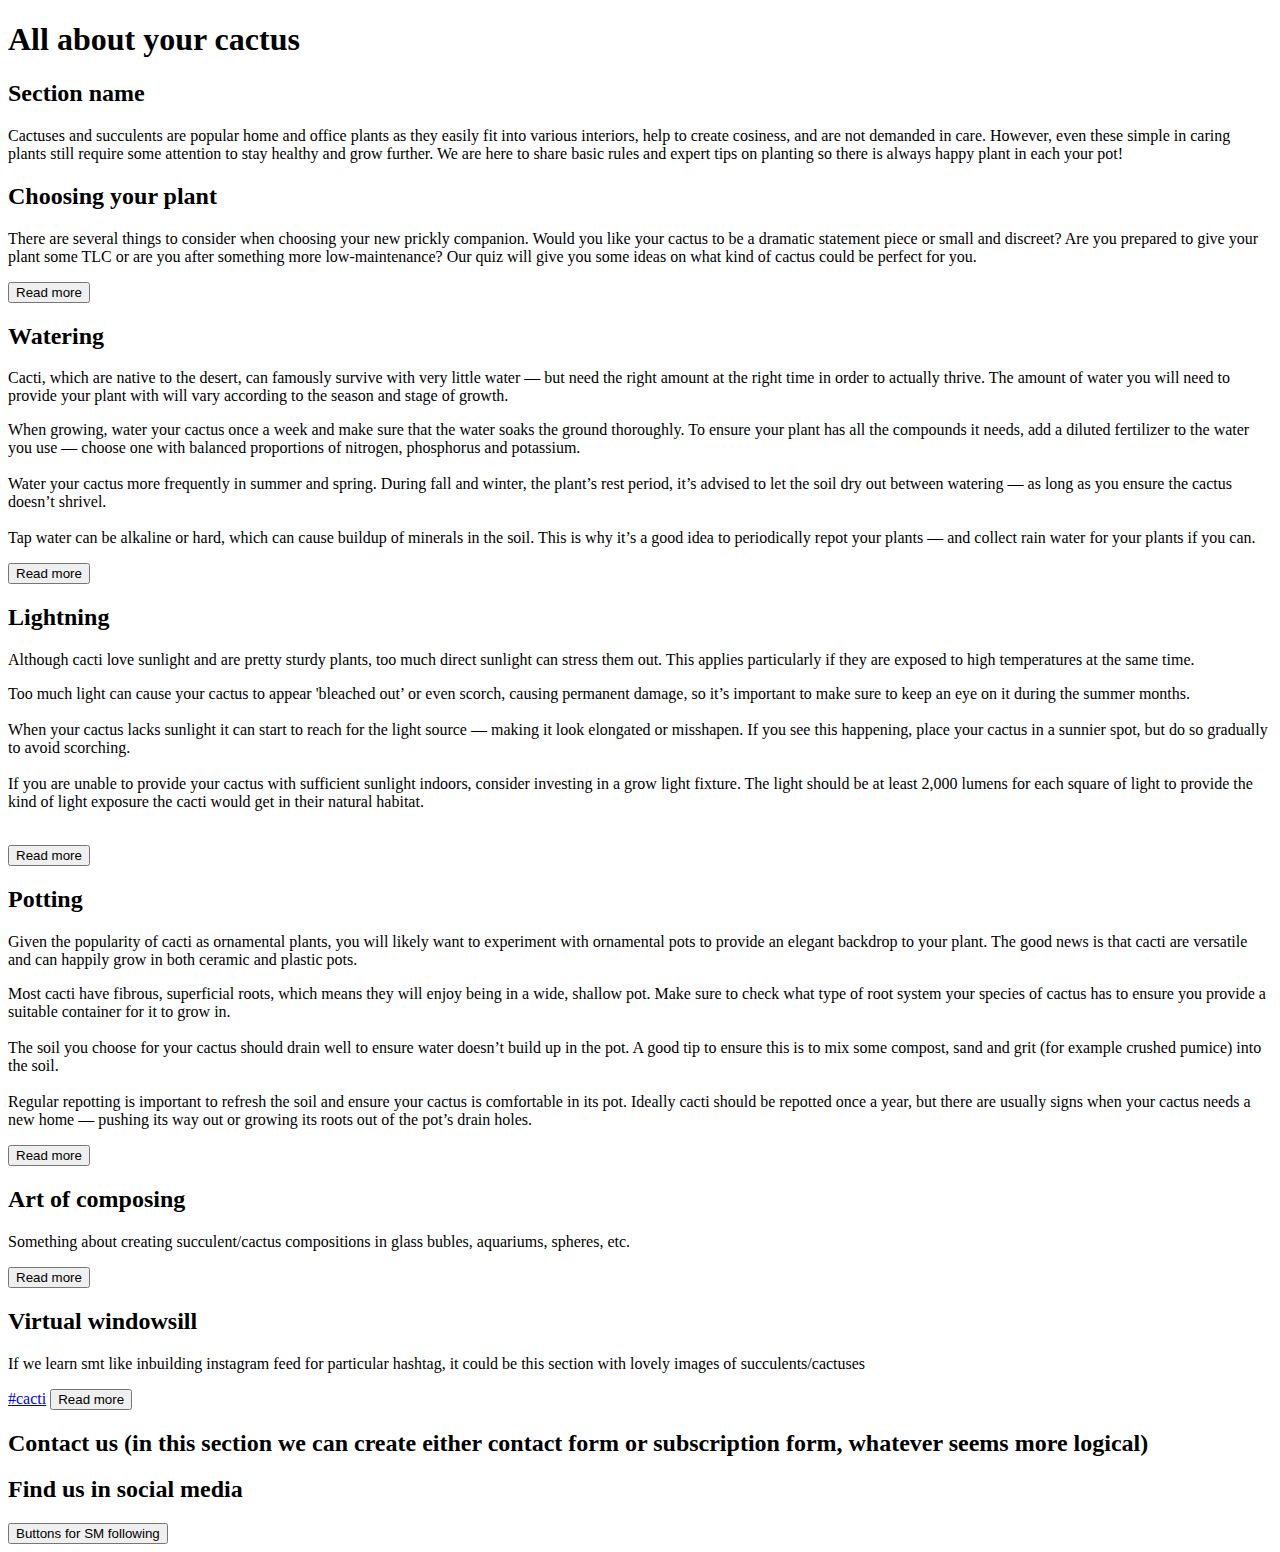
==== index.html @ 8c159e95 "Update index.html" ====
<!DOCTYPE html>
<html>
<head>
  <link rel=“stylesheet” href=“css/styles.css”>
  <title>all about your cactus</title>
</head>
<body>
  <header>
    <h1>All about your cactus</h1>
    <div class=“menu”>
      <ul> </ul>
    </div>
  </header>
  <div class=“intro”>
    <h2>Section name</h2>
    <p>Cactuses and succulents are popular home and office plants as they easily fit into various interiors, help to create cosiness, and are not demanded in care. However, even these simple in caring plants still require some attention to stay healthy and grow further. We are here to share basic rules and expert tips on planting so there is always happy plant in each your pot!</p>
  </div>
  <div class=“section” id="choosing plant">
    <h2>Choosing your plant</h2>
    <p> There are several things to consider when choosing your new prickly companion.
      Would you like your cactus to be a dramatic statement piece or small and discreet?
      Are you prepared to give your plant some TLC or are you after something more low-maintenance?
      Our quiz will give you some ideas on what kind of cactus could be perfect for you. </p>
    <button>Read more</button>



  </div>
  <div class=“read-more” id="watering">
    <h2>Watering</h2>
    <p>Cacti, which are native to the desert, can famously survive with very little water —
      but need the right amount at the right time in order to actually thrive. The amount of
      water you will need to provide your plant with will vary according to the season
      and stage of growth.
      <div id=watering-body>
      <div id=watering-body1>When growing, water your cactus once a week and make sure that the water soaks the ground thoroughly.
      To ensure your plant has all the compounds it needs, add a diluted fertilizer to the water you use —
      choose one with balanced proportions of nitrogen, phosphorus and potassium.</div><br>

      <div id=watering-body2>Water your cactus more frequently in summer and spring. During fall and winter,
      the plant’s rest period, it’s advised to let the soil dry out between watering —
      as long as you ensure the cactus doesn’t shrivel.</div><br>

      <div id=watering-body3>Tap water can be alkaline or hard, which can cause buildup of minerals in the soil.
      This is why it’s a good idea to periodically repot your plants — and collect rain
      water for your plants if you can.</div>
    </div>
    </p>
    <button onclick="myFunction()">Read more</button>
    <script>
    function myFunction() {
        var x = document.getElementById("watering-body");
        if (x.style.display === "none") {
            x.style.display = "block";
        } else {
            x.style.display = "none";
        }
    }
    </script>
  </div>








  <div class=“section” id="lightning">
    <h2>Lightning</h2>

    <p>Although cacti love sunlight and are pretty sturdy plants,
      too much direct sunlight can stress them out. This applies
      particularly if they are exposed to high temperatures at the same time.
      <div id="lightning-body">
        <div id="lightning-body1">
      Too much light can cause your cactus to appear 'bleached out’ or even scorch,
      causing permanent damage, so it’s important to make sure to keep an eye on
      it during the summer months.</div><br>

      <div id="lightning-body2">When your cactus lacks sunlight it can start to reach for the light source —
      making it look elongated or misshapen. If you see this happening, place your
      cactus in a sunnier spot, but do so gradually to avoid scorching. </div><br>

      <div id="lightning-body3">If you are unable to provide your cactus with sufficient sunlight indoors,
      consider investing in a grow light fixture. The light should be at least
      2,000 lumens for each square of light to provide the kind of light exposure
      the cacti would get in their natural habitat. </div></p><br>

  </div>


<button onclick="myFunction()">Read more</button>
<script>
  function myFunction() {
      var x = document.getElementById("lightning-body");
      if (x.style.display === "none") {
          x.style.display = "block";
      } else {
          x.style.display = "none";
      }
  }
  </script>


  <div class=“section” id="potting">
    <h2>Potting</h2>
    <p>Given the popularity of cacti as ornamental plants, you will likely want
      to experiment with ornamental pots to provide an elegant backdrop to your plant.
      The good news is that cacti are versatile and can happily grow in both ceramic and plastic pots.
      <div id=potting-body>
        <div id=potting-body1>Most cacti have fibrous, superficial roots, which means they
          will enjoy being in a wide, shallow pot. Make sure to check what type of root system
          your species of cactus has to ensure you provide a suitable container for it to grow in.</div><br>
        <div id=potting-body2>The soil you choose for your cactus should drain well to
          ensure water doesn’t build up in the pot. A good tip to ensure this is to mix
          some compost, sand and grit (for example crushed pumice) into the soil.  </div><br>
        <div id=potting-body3>Regular repotting is important to refresh
          the soil and ensure your cactus is comfortable in its pot.
          Ideally cacti should be repotted once a year, but there are
          usually signs when your cactus needs a new home — pushing its
          way out or growing its roots out of the pot’s drain holes.</div></p>
        </div>

<button onclick="myFunction()">Read more</button>
        <script>
          function myFunction() {
              var x = document.getElementById("potting-body");
              if (x.style.display === "none") {
                  x.style.display = "block";
              } else {
                  x.style.display = "none";
              }
          }
          </script>

          <div class=“section” id="compositions">
            <h2>Art of composing</h2>
            <p>Something about creating succulent/cactus compositions in glass bubles, aquariums, spheres, etc.</p>
            <button>Read more</button>
          </div>
          <div class=“section” id="gallery">
            <h2>Virtual windowsill</h2>
            <p>If we learn smt like inbuilding instagram feed for particular hashtag, it could be this section with lovely images of succulents/cactuses</p>
            <!-- InstaWidget -->
            <a href="https://instawidget.net/v/tag/cacti" id="link-039cd38dc858604b2baf16c74e6278dfa0f34ad93dd2c60979fc5bbb091ca582">#cacti</a>
            <script src="https://instawidget.net/js/instawidget.js?u=039cd38dc858604b2baf16c74e6278dfa0f34ad93dd2c60979fc5bbb091ca582&width=300px"></script>
            <button>Read more</button>
          </div>
          <div class=“contacts” id="contacts">
            <h2>Contact us (in this section we can create either contact form or subscription form, whatever seems more logical)</2>
            <form></form>
          </div>
          <div class=“follow” id="social media">
            <h2>Find us in social media</h2>
            <button>Buttons for SM following</button>
          </div>
        </body>
</html>
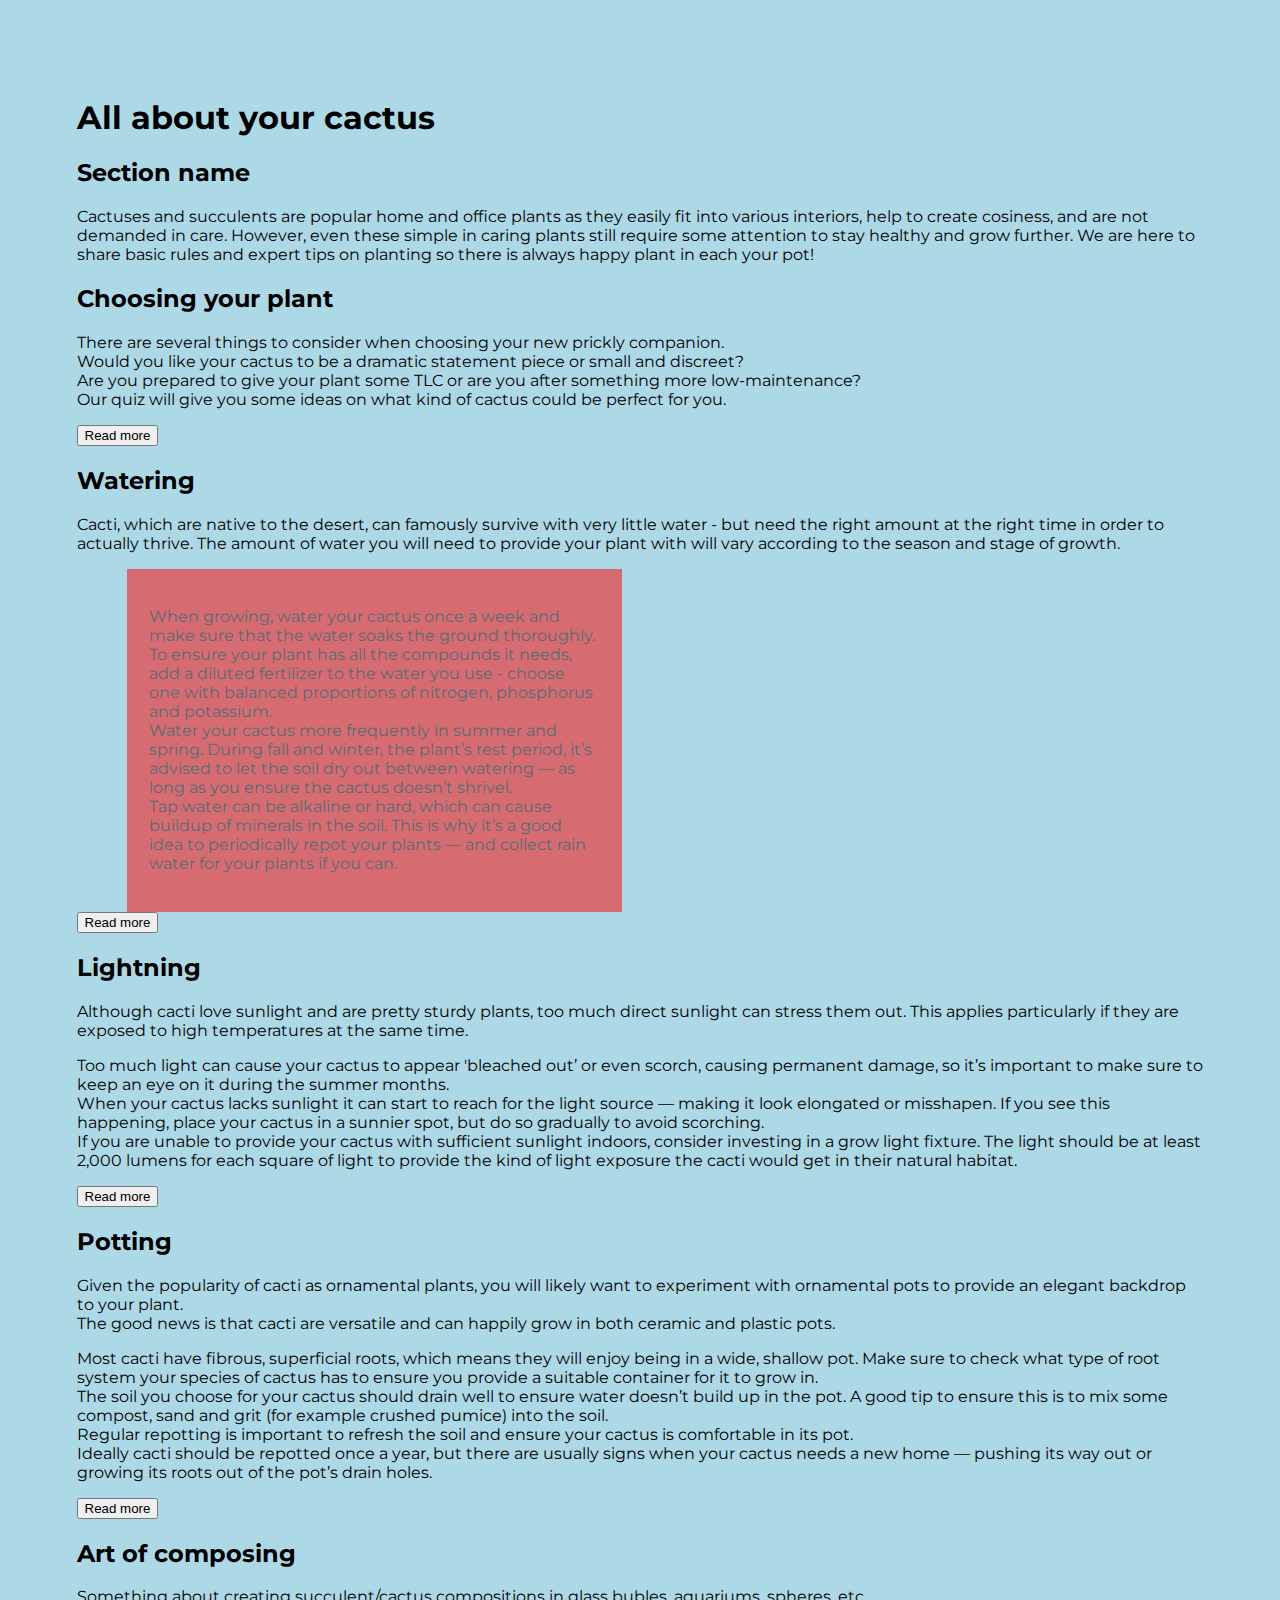
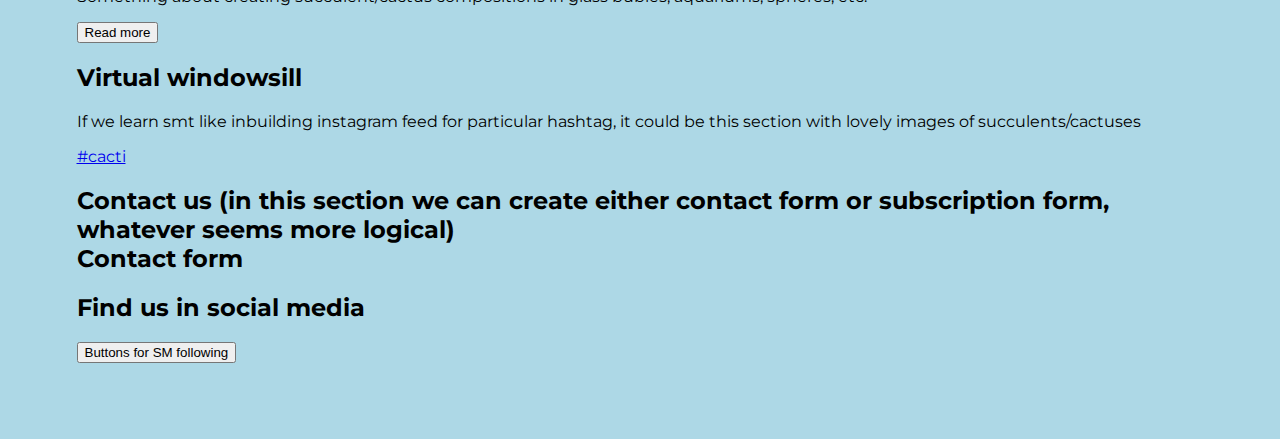
==== commit b4abc895: "Indent the file and fix div bugs" ====
--- a/index.html
+++ b/index.html
@@ -1,159 +1,113 @@
 <!DOCTYPE html>
 <html>
 <head>
-  <link rel=“stylesheet” href=“css/styles.css”>
-  <title>all about your cactus</title>
+  <link href='style.css' rel="stylesheet">
+  <link href="https://fonts.googleapis.com/css?family=Montserrat" rel="stylesheet">
+  <title>All about your cactus</title>
 </head>
+
 <body>
-  <header>
-    <h1>All about your cactus</h1>
-    <div class=“menu”>
-      <ul> </ul>
-    </div>
-  </header>
-  <div class=“intro”>
-    <h2>Section name</h2>
-    <p>Cactuses and succulents are popular home and office plants as they easily fit into various interiors, help to create cosiness, and are not demanded in care. However, even these simple in caring plants still require some attention to stay healthy and grow further. We are here to share basic rules and expert tips on planting so there is always happy plant in each your pot!</p>
-  </div>
-  <div class=“section” id="choosing plant">
-    <h2>Choosing your plant</h2>
-    <p> There are several things to consider when choosing your new prickly companion.
-      Would you like your cactus to be a dramatic statement piece or small and discreet?
-      Are you prepared to give your plant some TLC or are you after something more low-maintenance?
-      Our quiz will give you some ideas on what kind of cactus could be perfect for you. </p>
-    <button>Read more</button>
+    <header>
+      <h1>All about your cactus</h1>
+      <div class=“menu”>
+        <ul> </ul>
+      </div>
+    </header>
 
+      <div class=“intro”>
+        <h2>Section name</h2>
+        <p>Cactuses and succulents are popular home and office plants as they easily fit into various interiors, help to create cosiness, and are not demanded in care. However, even these simple in caring plants still require some attention to stay healthy and grow further. We are here to share basic rules and expert tips on planting so there is always happy plant in each your pot!</p>
+      </div>
 
+      <div class=“section” id="choosing-plant">
+        <h2>Choosing your plant</h2>
+        <p> There are several things to consider when choosing your new prickly companion. <br> Would you like your cactus to be a dramatic statement piece or small and discreet? <br> Are you prepared to give your plant some TLC or are you after something more low-maintenance? <br> Our quiz will give you some ideas on what kind of cactus could be perfect for you. </p>
+        <button>Read more</button>
+      </div>
 
-  </div>
-  <div class=“read-more” id="watering">
-    <h2>Watering</h2>
-    <p>Cacti, which are native to the desert, can famously survive with very little water —
-      but need the right amount at the right time in order to actually thrive. The amount of
-      water you will need to provide your plant with will vary according to the season
-      and stage of growth.
-      <div id=watering-body>
-      <div id=watering-body1>When growing, water your cactus once a week and make sure that the water soaks the ground thoroughly.
-      To ensure your plant has all the compounds it needs, add a diluted fertilizer to the water you use —
-      choose one with balanced proportions of nitrogen, phosphorus and potassium.</div><br>
+      <div class=“read-more” id="watering">
+        <h2>Watering</h2>
+        <p>Cacti, which are native to the desert, can famously survive with very little water - but need the right amount at the right time in order to actually thrive. The amount of water you will need to provide your plant with will vary according to the season and stage of growth.<p>
+        <div id=watering-body>
+            <p> When growing, water your cactus once a week and make sure that the water soaks the ground thoroughly. <br> To ensure your plant has all the compounds it needs, add a diluted fertilizer to the water you use - choose one with balanced proportions of nitrogen, phosphorus and potassium.<br> Water your cactus more frequently in summer and spring. During fall and winter, the plant’s rest period, it’s advised to let the soil dry out between watering — as long as you ensure the cactus doesn’t shrivel.<br> Tap water can be alkaline or hard, which can cause buildup of minerals in the soil. This is why it’s a good idea to periodically repot your plants — and collect rain water for your plants if you can.</p>
+          </div>
+        <button onclick="myFunction()">Read more</button>
+        <script>
+              function myFunction() {
+                var x = document.getElementById("watering-body");
+                if (x.style.display === "none") {
+                  x.style.display = "block";
+                } else {
+                  x.style.display = "none";
+                }
+              }
+            </script>
+      </div>
 
-      <div id=watering-body2>Water your cactus more frequently in summer and spring. During fall and winter,
-      the plant’s rest period, it’s advised to let the soil dry out between watering —
-      as long as you ensure the cactus doesn’t shrivel.</div><br>
+      <div class="section" id="lightning">
+          <h2>Lightning</h2>
+          <p>Although cacti love sunlight and are pretty sturdy plants, too much direct sunlight can stress them out. This applies particularly if they are exposed to high temperatures at the same time. </p>
+          <div id="lightning-body">
+            <p>Too much light can cause your cactus to appear 'bleached out’ or even scorch, causing permanent damage, so it’s important to make sure to keep an eye on it during the summer months.<br> When your cactus lacks sunlight it can start to reach for the light source — making it look elongated or misshapen. If you see this happening, place your cactus in a sunnier spot, but do so gradually to avoid scorching. <br> If you are unable to provide your cactus with sufficient sunlight indoors, consider investing in a grow light fixture. The light should be at least 2,000 lumens for each square of light to provide the kind of light exposure the cacti would get in their natural habitat. </p>
+          </div>
 
-      <div id=watering-body3>Tap water can be alkaline or hard, which can cause buildup of minerals in the soil.
-      This is why it’s a good idea to periodically repot your plants — and collect rain
-      water for your plants if you can.</div>
-    </div>
-    </p>
-    <button onclick="myFunction()">Read more</button>
-    <script>
-    function myFunction() {
-        var x = document.getElementById("watering-body");
-        if (x.style.display === "none") {
-            x.style.display = "block";
-        } else {
-            x.style.display = "none";
-        }
-    }
-    </script>
-  </div>
-
-
-
-
-
-
-
-
-  <div class=“section” id="lightning">
-    <h2>Lightning</h2>
-
-    <p>Although cacti love sunlight and are pretty sturdy plants,
-      too much direct sunlight can stress them out. This applies
-      particularly if they are exposed to high temperatures at the same time.
-      <div id="lightning-body">
-        <div id="lightning-body1">
-      Too much light can cause your cactus to appear 'bleached out’ or even scorch,
-      causing permanent damage, so it’s important to make sure to keep an eye on
-      it during the summer months.</div><br>
-
-      <div id="lightning-body2">When your cactus lacks sunlight it can start to reach for the light source —
-      making it look elongated or misshapen. If you see this happening, place your
-      cactus in a sunnier spot, but do so gradually to avoid scorching. </div><br>
-
-      <div id="lightning-body3">If you are unable to provide your cactus with sufficient sunlight indoors,
-      consider investing in a grow light fixture. The light should be at least
-      2,000 lumens for each square of light to provide the kind of light exposure
-      the cacti would get in their natural habitat. </div></p><br>
-
-  </div>
-
-
-<button onclick="myFunction()">Read more</button>
-<script>
-  function myFunction() {
-      var x = document.getElementById("lightning-body");
-      if (x.style.display === "none") {
-          x.style.display = "block";
-      } else {
-          x.style.display = "none";
-      }
-  }
-  </script>
-
-
-  <div class=“section” id="potting">
-    <h2>Potting</h2>
-    <p>Given the popularity of cacti as ornamental plants, you will likely want
-      to experiment with ornamental pots to provide an elegant backdrop to your plant.
-      The good news is that cacti are versatile and can happily grow in both ceramic and plastic pots.
-      <div id=potting-body>
-        <div id=potting-body1>Most cacti have fibrous, superficial roots, which means they
-          will enjoy being in a wide, shallow pot. Make sure to check what type of root system
-          your species of cactus has to ensure you provide a suitable container for it to grow in.</div><br>
-        <div id=potting-body2>The soil you choose for your cactus should drain well to
-          ensure water doesn’t build up in the pot. A good tip to ensure this is to mix
-          some compost, sand and grit (for example crushed pumice) into the soil.  </div><br>
-        <div id=potting-body3>Regular repotting is important to refresh
-          the soil and ensure your cactus is comfortable in its pot.
-          Ideally cacti should be repotted once a year, but there are
-          usually signs when your cactus needs a new home — pushing its
-          way out or growing its roots out of the pot’s drain holes.</div></p>
+          <button onclick="myFunction()">Read more</button>
+          <script>
+            function myFunction() {
+              var x = document.getElementById("lightning-body");
+              if (x.style.display === "none") {
+                  x.style.display = "block"; }
+              else {
+                  x.style.display = "none"; }
+                }
+          </script>
         </div>
 
-<button onclick="myFunction()">Read more</button>
-        <script>
-          function myFunction() {
-              var x = document.getElementById("potting-body");
-              if (x.style.display === "none") {
-                  x.style.display = "block";
-              } else {
-                  x.style.display = "none";
+      <div class="section" id="potting">
+          <h2>Potting</h2>
+          <p>Given the popularity of cacti as ornamental plants, you will likely want to experiment with ornamental pots to provide an elegant backdrop to your plant.<br> The good news is that cacti are versatile and can happily grow in both ceramic and plastic pots.</p>
+          <div id=potting-body>
+            <p>Most cacti have fibrous, superficial roots, which means they will enjoy being in a wide, shallow pot. Make sure to check what type of root system your species of cactus has to ensure you provide a suitable container for it to grow in.<br>The soil you choose for your cactus should drain well to ensure water doesn’t build up in the pot. A good tip to ensure this is to mix some compost, sand and grit (for example crushed pumice) into the soil.<br> Regular repotting is important to refresh the soil and ensure your cactus is comfortable in its pot.<br> Ideally cacti should be repotted once a year, but there are usually signs when your cactus needs a new home — pushing its way out or growing its roots out of the pot’s drain holes.</p>
+          </div>
+
+          <button onclick="myFunction()">Read more</button>
+          <script>
+            function myFunction() {
+            var x = document.getElementById("potting-body");
+            if (x.style.display === "none") {
+                x.style.display = "block";
+            } else {
+                x.style.display = "none";
               }
-          }
+            }
           </script>
+        </div>
 
-          <div class=“section” id="compositions">
-            <h2>Art of composing</h2>
-            <p>Something about creating succulent/cactus compositions in glass bubles, aquariums, spheres, etc.</p>
-            <button>Read more</button>
-          </div>
-          <div class=“section” id="gallery">
-            <h2>Virtual windowsill</h2>
-            <p>If we learn smt like inbuilding instagram feed for particular hashtag, it could be this section with lovely images of succulents/cactuses</p>
-            <!-- InstaWidget -->
-            <a href="https://instawidget.net/v/tag/cacti" id="link-039cd38dc858604b2baf16c74e6278dfa0f34ad93dd2c60979fc5bbb091ca582">#cacti</a>
-            <script src="https://instawidget.net/js/instawidget.js?u=039cd38dc858604b2baf16c74e6278dfa0f34ad93dd2c60979fc5bbb091ca582&width=300px"></script>
-            <button>Read more</button>
-          </div>
-          <div class=“contacts” id="contacts">
-            <h2>Contact us (in this section we can create either contact form or subscription form, whatever seems more logical)</2>
-            <form></form>
-          </div>
-          <div class=“follow” id="social media">
-            <h2>Find us in social media</h2>
-            <button>Buttons for SM following</button>
-          </div>
-        </body>
+      <div class="section" id="compositions">
+          <h2>Art of composing</h2>
+          <p>Something about creating succulent/cactus compositions in glass bubles, aquariums, spheres, etc.</p>
+          <button>Read more</button>
+        </div>
+
+      <div class="section" id="gallery">
+          <h2>Virtual windowsill</h2>
+          <p>If we learn smt like inbuilding instagram feed for particular hashtag, it could be this section with lovely images of succulents/cactuses</p>
+                    <!-- InstaWidget -->
+          <a href="https://instawidget.net/v/tag/cacti" id="link-039cd38dc858604b2baf16c74e6278dfa0f34ad93dd2c60979fc5bbb091ca582">#cacti</a>
+          <script src="https://instawidget.net/js/instawidget.js?u=039cd38dc858604b2baf16c74e6278dfa0f34ad93dd2c60979fc5bbb091ca582&width=300px"></script>
+        </div>
+
+    <footer>
+      <div class="contacts" id="contacts">
+        <h2>Contact us (in this section we can create either contact form or subscription form, whatever seems more logical)</2>
+        <form>Contact form</form>
+      </div>
+
+      <div class="follow" id="social-media">
+        <h2>Find us in social media</h2>
+        <button>Buttons for SM following</button>
+      </div>
+
+</body>
+
 </html>
--- a/style.css
+++ b/style.css
@@ -0,0 +1,19 @@
+html {padding: 5px;}
+
+body {
+  background-color:lightblue;
+  padding: 5%;
+  font-family: 'Montserrat', sans-serif;
+}
+
+#watering-body {
+  background-color: red;
+  padding: 2%;
+  opacity: 0.5;
+  width: 40%;
+  margin-left: 50px;
+  position: sticky;
+
+}
+
+#pot
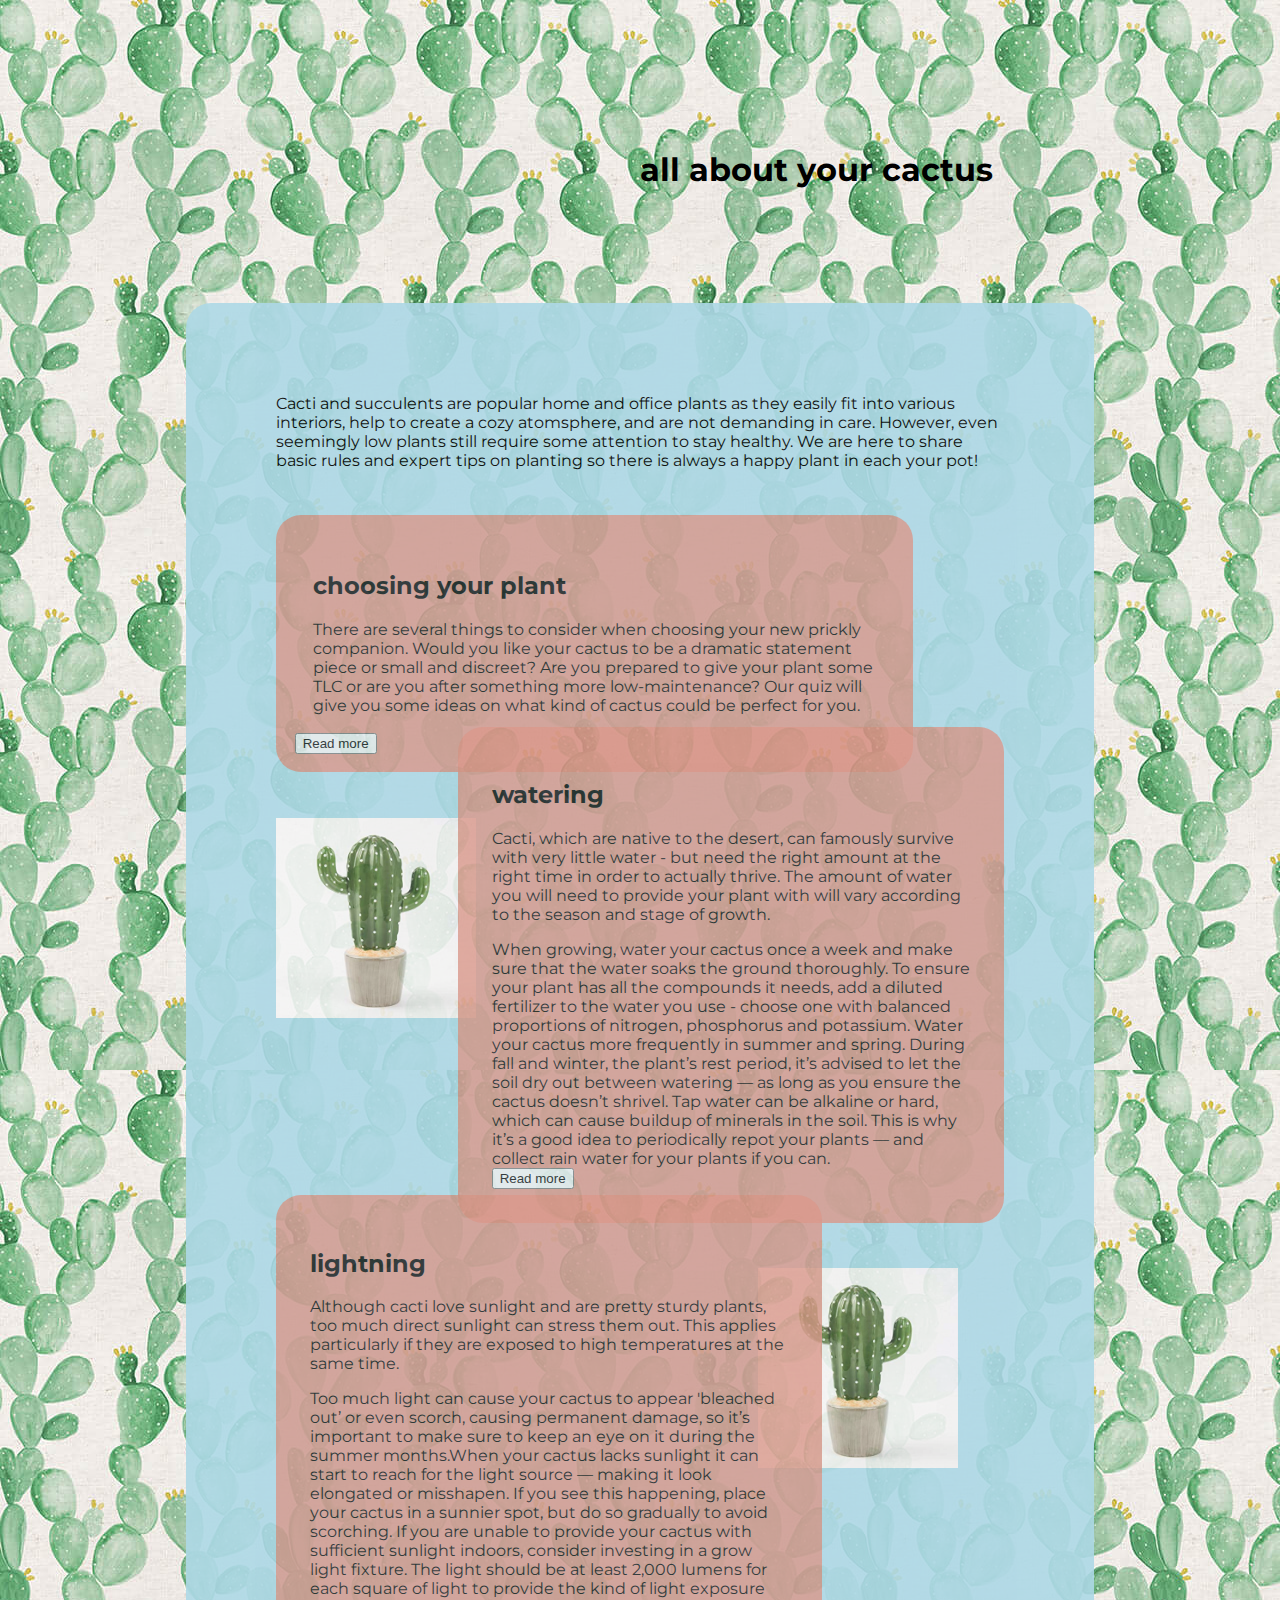
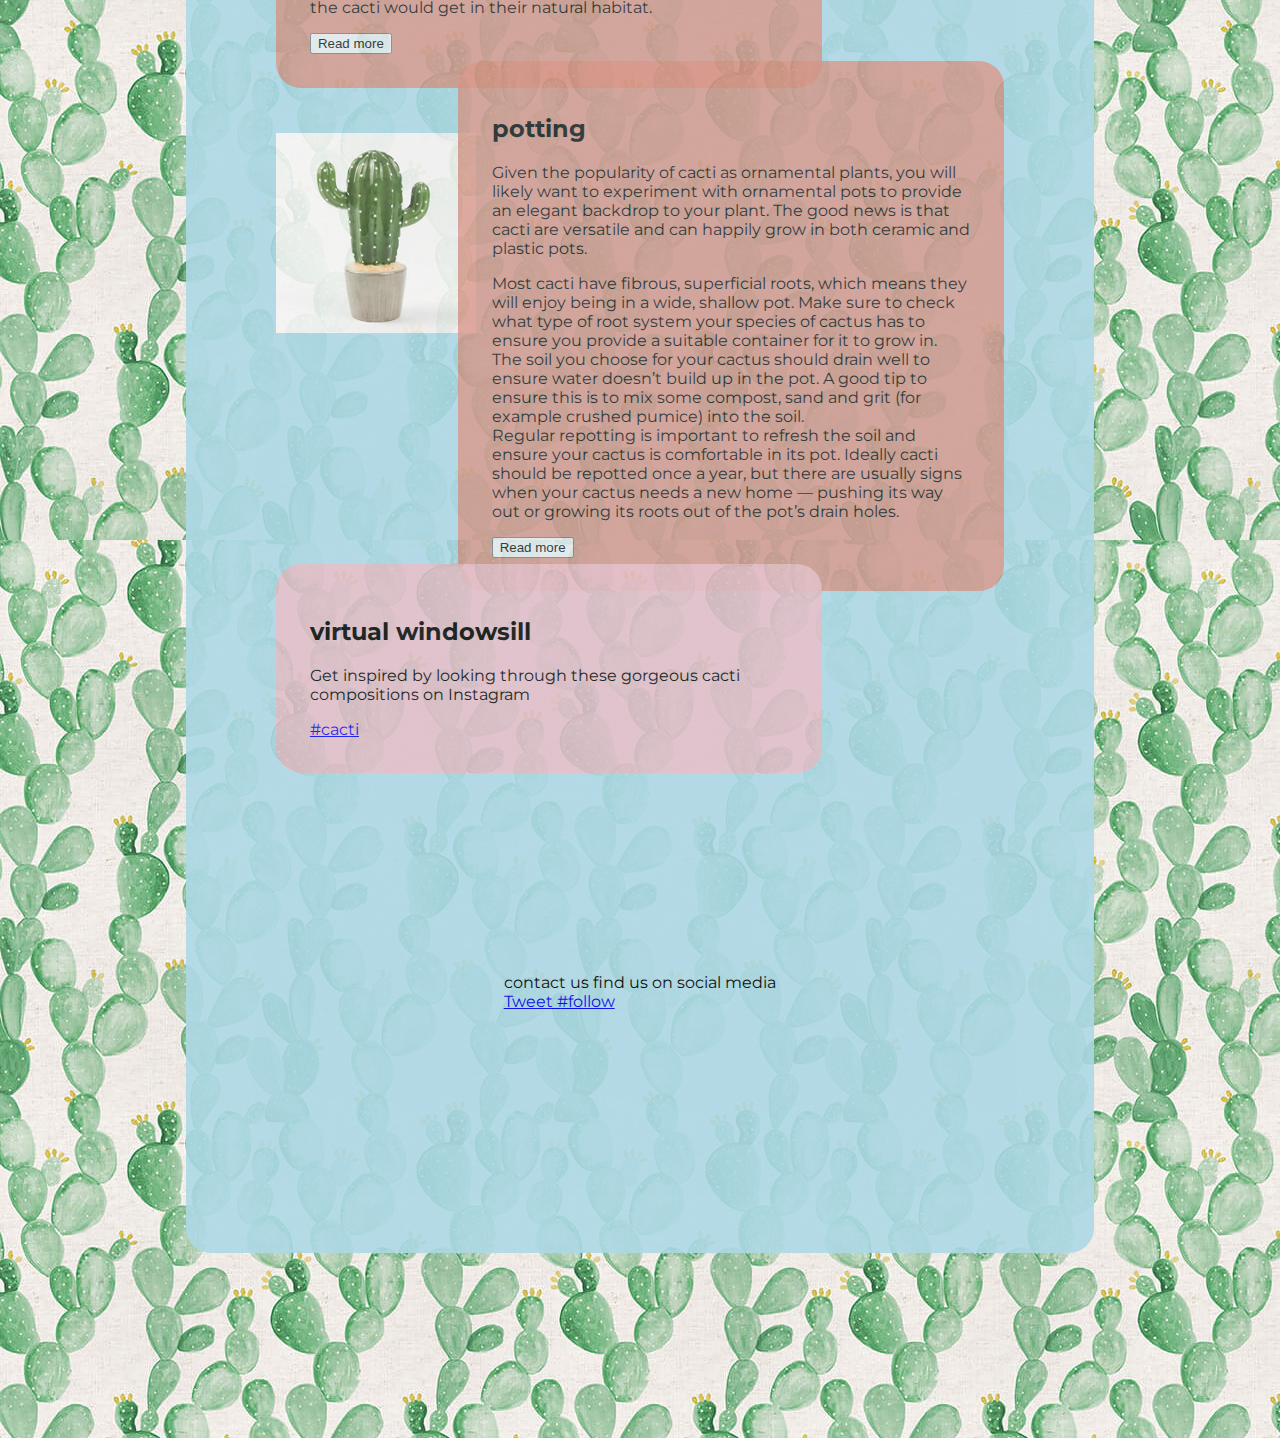
==== commit 4d15c60c: "change layout" ====
--- a/index.html
+++ b/index.html
@@ -2,35 +2,49 @@
 <html>
 <head>
   <link href='style.css' rel="stylesheet">
-  <link href="https://fonts.googleapis.com/css?family=Montserrat" rel="stylesheet">
-  <title>All about your cactus</title>
+  <link href="https://fonts.googleapis.com/css?family=Montserrat:400,900" rel="stylesheet">
+  <title>all about your cactus</title>
 </head>
 
 <body>
     <header>
-      <h1>All about your cactus</h1>
+      <h1>all about your cactus</h1>
       <div class=“menu”>
         <ul> </ul>
       </div>
     </header>
 
-      <div class=“intro”>
-        <h2>Section name</h2>
-        <p>Cactuses and succulents are popular home and office plants as they easily fit into various interiors, help to create cosiness, and are not demanded in care. However, even these simple in caring plants still require some attention to stay healthy and grow further. We are here to share basic rules and expert tips on planting so there is always happy plant in each your pot!</p>
+<div class="background">
+      <div class="section" id="intro">
+        <p1>Cacti and succulents are popular home and office plants as they easily fit into various interiors, help to create a cozy atomsphere, and are not demanding in care. However, even seemingly low plants still require some attention to stay healthy. We are here to share basic rules and expert tips on planting so there is always a happy plant in each your pot!</p1>
       </div>
 
-      <div class=“section” id="choosing-plant">
-        <h2>Choosing your plant</h2>
-        <p> There are several things to consider when choosing your new prickly companion. <br> Would you like your cactus to be a dramatic statement piece or small and discreet? <br> Are you prepared to give your plant some TLC or are you after something more low-maintenance? <br> Our quiz will give you some ideas on what kind of cactus could be perfect for you. </p>
-        <button>Read more</button>
-      </div>
 
-      <div class=“read-more” id="watering">
-        <h2>Watering</h2>
-        <p>Cacti, which are native to the desert, can famously survive with very little water - but need the right amount at the right time in order to actually thrive. The amount of water you will need to provide your plant with will vary according to the season and stage of growth.<p>
+
+          <div class="section">
+            <div id="choosing-plant">
+
+            <p2> <h2>choosing your plant</h2>
+            There are several things to consider when choosing your new prickly companion. Would you like your cactus to be a dramatic statement piece or small and discreet?  Are you prepared to give your plant some TLC or are you after something more low-maintenance? Our quiz will give you some ideas on what kind of cactus could be perfect for you. </p2>
+            <button>Read more</button>
+          </div>
+        </div>
+
+        <div class="image" id="img1">
+          <img src="cactus.jpg" alt="cactus image" height="200px" width="200px">
+        </div>
+
+      <div class="read-more" id="watering">
+        <p3>
+        <h2>watering</h2>
+        Cacti, which are native to the desert, can famously survive with very little water - but need the right amount at the right time in order to actually thrive. The amount of water you will need to provide your plant with will vary according to the season and stage of growth.<p>
         <div id=watering-body>
-            <p> When growing, water your cactus once a week and make sure that the water soaks the ground thoroughly. <br> To ensure your plant has all the compounds it needs, add a diluted fertilizer to the water you use - choose one with balanced proportions of nitrogen, phosphorus and potassium.<br> Water your cactus more frequently in summer and spring. During fall and winter, the plant’s rest period, it’s advised to let the soil dry out between watering — as long as you ensure the cactus doesn’t shrivel.<br> Tap water can be alkaline or hard, which can cause buildup of minerals in the soil. This is why it’s a good idea to periodically repot your plants — and collect rain water for your plants if you can.</p>
-          </div>
+             When growing, water your cactus once a week and make sure that the water soaks the ground thoroughly. To ensure your plant has all the compounds it needs, add a diluted fertilizer to the water you use - choose one with balanced proportions of nitrogen, phosphorus and potassium. Water your cactus more frequently in summer and spring. During fall and winter, the plant’s rest period, it’s advised to let the soil dry out between watering — as long as you ensure the cactus doesn’t shrivel. Tap water can be alkaline or hard, which can cause buildup of minerals in the soil. This is why it’s a good idea to periodically repot your plants — and collect rain water for your plants if you can.
+          </p3>
+        </div>
+
+
+
         <button onclick="myFunction()">Read more</button>
         <script>
               function myFunction() {
@@ -44,11 +58,15 @@
             </script>
       </div>
 
+      <div class="image" id="img2">
+        <img src="cactus.jpg" alt="cactus image" height="200px" width="200px">
+      </div>
+
       <div class="section" id="lightning">
-          <h2>Lightning</h2>
-          <p>Although cacti love sunlight and are pretty sturdy plants, too much direct sunlight can stress them out. This applies particularly if they are exposed to high temperatures at the same time. </p>
+          <p4><h2>lightning</h2>
+          Although cacti love sunlight and are pretty sturdy plants, too much direct sunlight can stress them out. This applies particularly if they are exposed to high temperatures at the same time. </p>
           <div id="lightning-body">
-            <p>Too much light can cause your cactus to appear 'bleached out’ or even scorch, causing permanent damage, so it’s important to make sure to keep an eye on it during the summer months.<br> When your cactus lacks sunlight it can start to reach for the light source — making it look elongated or misshapen. If you see this happening, place your cactus in a sunnier spot, but do so gradually to avoid scorching. <br> If you are unable to provide your cactus with sufficient sunlight indoors, consider investing in a grow light fixture. The light should be at least 2,000 lumens for each square of light to provide the kind of light exposure the cacti would get in their natural habitat. </p>
+            Too much light can cause your cactus to appear 'bleached out’ or even scorch, causing permanent damage, so it’s important to make sure to keep an eye on it during the summer months.When your cactus lacks sunlight it can start to reach for the light source — making it look elongated or misshapen. If you see this happening, place your cactus in a sunnier spot, but do so gradually to avoid scorching. If you are unable to provide your cactus with sufficient sunlight indoors, consider investing in a grow light fixture. The light should be at least 2,000 lumens for each square of light to provide the kind of light exposure the cacti would get in their natural habitat. </p>
           </div>
 
           <button onclick="myFunction()">Read more</button>
@@ -63,12 +81,17 @@
           </script>
         </div>
 
+        <div class="image" id="img3">
+          <img src="cactus.jpg" alt="cactus image" height="200px" width="200px">
+        </div>
+
       <div class="section" id="potting">
-          <h2>Potting</h2>
-          <p>Given the popularity of cacti as ornamental plants, you will likely want to experiment with ornamental pots to provide an elegant backdrop to your plant.<br> The good news is that cacti are versatile and can happily grow in both ceramic and plastic pots.</p>
+          <p5> <h2>potting</h2>
+          Given the popularity of cacti as ornamental plants, you will likely want to experiment with ornamental pots to provide an elegant backdrop to your plant. The good news is that cacti are versatile and can happily grow in both ceramic and plastic pots.</p>
           <div id=potting-body>
-            <p>Most cacti have fibrous, superficial roots, which means they will enjoy being in a wide, shallow pot. Make sure to check what type of root system your species of cactus has to ensure you provide a suitable container for it to grow in.<br>The soil you choose for your cactus should drain well to ensure water doesn’t build up in the pot. A good tip to ensure this is to mix some compost, sand and grit (for example crushed pumice) into the soil.<br> Regular repotting is important to refresh the soil and ensure your cactus is comfortable in its pot.<br> Ideally cacti should be repotted once a year, but there are usually signs when your cactus needs a new home — pushing its way out or growing its roots out of the pot’s drain holes.</p>
+            Most cacti have fibrous, superficial roots, which means they will enjoy being in a wide, shallow pot. Make sure to check what type of root system your species of cactus has to ensure you provide a suitable container for it to grow in. The soil you choose for your cactus should drain well to ensure water doesn’t build up in the pot. A good tip to ensure this is to mix some compost, sand and grit (for example crushed pumice) into the soil.<br> Regular repotting is important to refresh the soil and ensure your cactus is comfortable in its pot. Ideally cacti should be repotted once a year, but there are usually signs when your cactus needs a new home — pushing its way out or growing its roots out of the pot’s drain holes.</p>
           </div>
+
 
           <button onclick="myFunction()">Read more</button>
           <script>
@@ -83,31 +106,30 @@
           </script>
         </div>
 
-      <div class="section" id="compositions">
-          <h2>Art of composing</h2>
-          <p>Something about creating succulent/cactus compositions in glass bubles, aquariums, spheres, etc.</p>
-          <button>Read more</button>
+
+      <div class="section" id="gallery">
+        <p6>  <h2>virtual windowsill</h2>
+          Get inspired by looking through these gorgeous cacti compositions on Instagram</p>
+                    <!-- InstaWidget -->
+                    <!-- InstaWidget -->
+          <a href="https://instawidget.net/v/tag/cacti" id="link-a780ebe66472263630ba55fd1a09283ad6fca283ca2de96cd83c3aefce6da6f1">#cacti</a>
+          <script src="https://instawidget.net/js/instawidget.js?u=a780ebe66472263630ba55fd1a09283ad6fca283ca2de96cd83c3aefce6da6f1&width=100%"></script>
         </div>
 
-      <div class="section" id="gallery">
-          <h2>Virtual windowsill</h2>
-          <p>If we learn smt like inbuilding instagram feed for particular hashtag, it could be this section with lovely images of succulents/cactuses</p>
-                    <!-- InstaWidget -->
-          <a href="https://instawidget.net/v/tag/cacti" id="link-039cd38dc858604b2baf16c74e6278dfa0f34ad93dd2c60979fc5bbb091ca582">#cacti</a>
-          <script src="https://instawidget.net/js/instawidget.js?u=039cd38dc858604b2baf16c74e6278dfa0f34ad93dd2c60979fc5bbb091ca582&width=300px"></script>
-        </div>
 
-    <footer>
-      <div class="contacts" id="contacts">
-        <h2>Contact us (in this section we can create either contact form or subscription form, whatever seems more logical)</2>
-        <form>Contact form</form>
+      <div class="footer">
+        <p7>contact us</p7>
+
+
+
+        <p8>find us on social media</p8>
+        <div id="twitter-button"> <a href="https://twitter.com/intent/tweet?button_hashtag=follow&ref_src=twsrc%5Etfw" class="twitter-hashtag-button" data-show-count="false">Tweet #follow</a><script async src="https://platform.twitter.com/widgets.js" charset="utf-8"></script>
+
       </div>
+    </div>
 
-      <div class="follow" id="social-media">
-        <h2>Find us in social media</h2>
-        <button>Buttons for SM following</button>
-      </div>
-
+  </div>
+</div>
 </body>
 
 </html>
--- a/style.css
+++ b/style.css
@@ -1,19 +1,147 @@
-html {padding: 5px;}
-
 body {
-  background-color:lightblue;
+  background-image: url(background.jpg);
   padding: 5%;
+  z-index: -1;
   font-family: 'Montserrat', sans-serif;
 }
 
-#watering-body {
-  background-color: red;
-  padding: 2%;
-  opacity: 0.5;
-  width: 40%;
-  margin-left: 50px;
-  position: sticky;
+.background {
+  height: 2550px;
+  width: 80%;
+  margin: 5% 10% 10% 10%;
+  background-color: lightblue;
+  position: relative;
+  border-radius: 25px;
+  opacity: 0.9;
+}
+
+#intro {
+  margin: 2%% 2% 2% 2%;
+  padding: 2;
+  position: relative;
+}
+
+h1 {
+  font-weight: bold;
+  padding: 5% 5% 5% 50%;
+}
+
+p1 {
+  margin: 0 auto;
+  display: block;
+  padding: 10% 10% 3% 10%;
 
 }
 
-#pot
+ #img1 {
+   margin: 5% 5% 5% 5%;
+   position: absolute;
+   padding: 5%;
+   max-width: 100%;
+ }
+
+ #img2 {
+   margin: 5% 5% 5% 58%;
+   position: absolute;
+   padding: 5%;
+   max-width: 100%;
+ }
+
+ #img3 {
+   margin: 5% 8% 5% 5%;
+   position: absolute;
+   padding: 5%;
+   max-width: 100%;
+ }
+
+#choosing-plant {
+  background-color: #D89082;
+  margin: 2% 20% -5% 10%;
+  position: relative;
+  padding: 2%;
+  max-width: 100%;
+  opacity: 0.8;
+  border-radius: 25px;
+}
+
+
+p2 {
+  margin: 0 auto;
+  display: block;
+  padding: 3%;
+}
+
+h2 {
+  font-weight: bold;
+}
+
+p3 {
+  margin: 0 auto;
+  display: block;
+  padding: 3%;
+}
+
+p4 {
+  margin: 0 auto;
+  display: block;
+  padding: 3%;
+}
+p5 {
+  margin: 0 auto;
+  display: block;
+  padding: 3%;
+}
+p6 {
+  margin: 0 auto;
+  display: block;
+  padding: 3%;
+}
+
+#watering {
+  background-color: #D89082;
+  margin: -2% 10% -5% 30%;
+  position: relative;
+  padding: 2%;
+  max-width: 70%;
+  opacity: 0.8;
+  border-radius: 25px;
+
+}
+#gallery{
+  background-color: #E5BDC8;
+  margin: 2% 30% 2% 10%;
+  position: static;
+  padding: 2%;
+  max-width: 70%;
+  opacity: 0.9;
+border-radius: 25px;
+}
+
+#lightning {
+  background-color: #D89082;
+  margin: 2% 30% -5% 10%;
+  position: static;
+  padding: 2%;
+  max-width: 70%;
+  opacity: 0.8;
+  border-radius: 25px;
+}
+
+
+#potting {
+
+  margin: 2% 10% -5% 30%;
+  position: static;
+  padding: 2%;
+  max-width: 70%;
+  background-color: #D89082;
+  opacity: 0.8;
+  border-radius: 25px;
+
+}
+
+.footer {
+  position: absolute;
+  margin: 10% 10% -5% 30%;
+  padding: 10% 5% 0% 5%;
+}
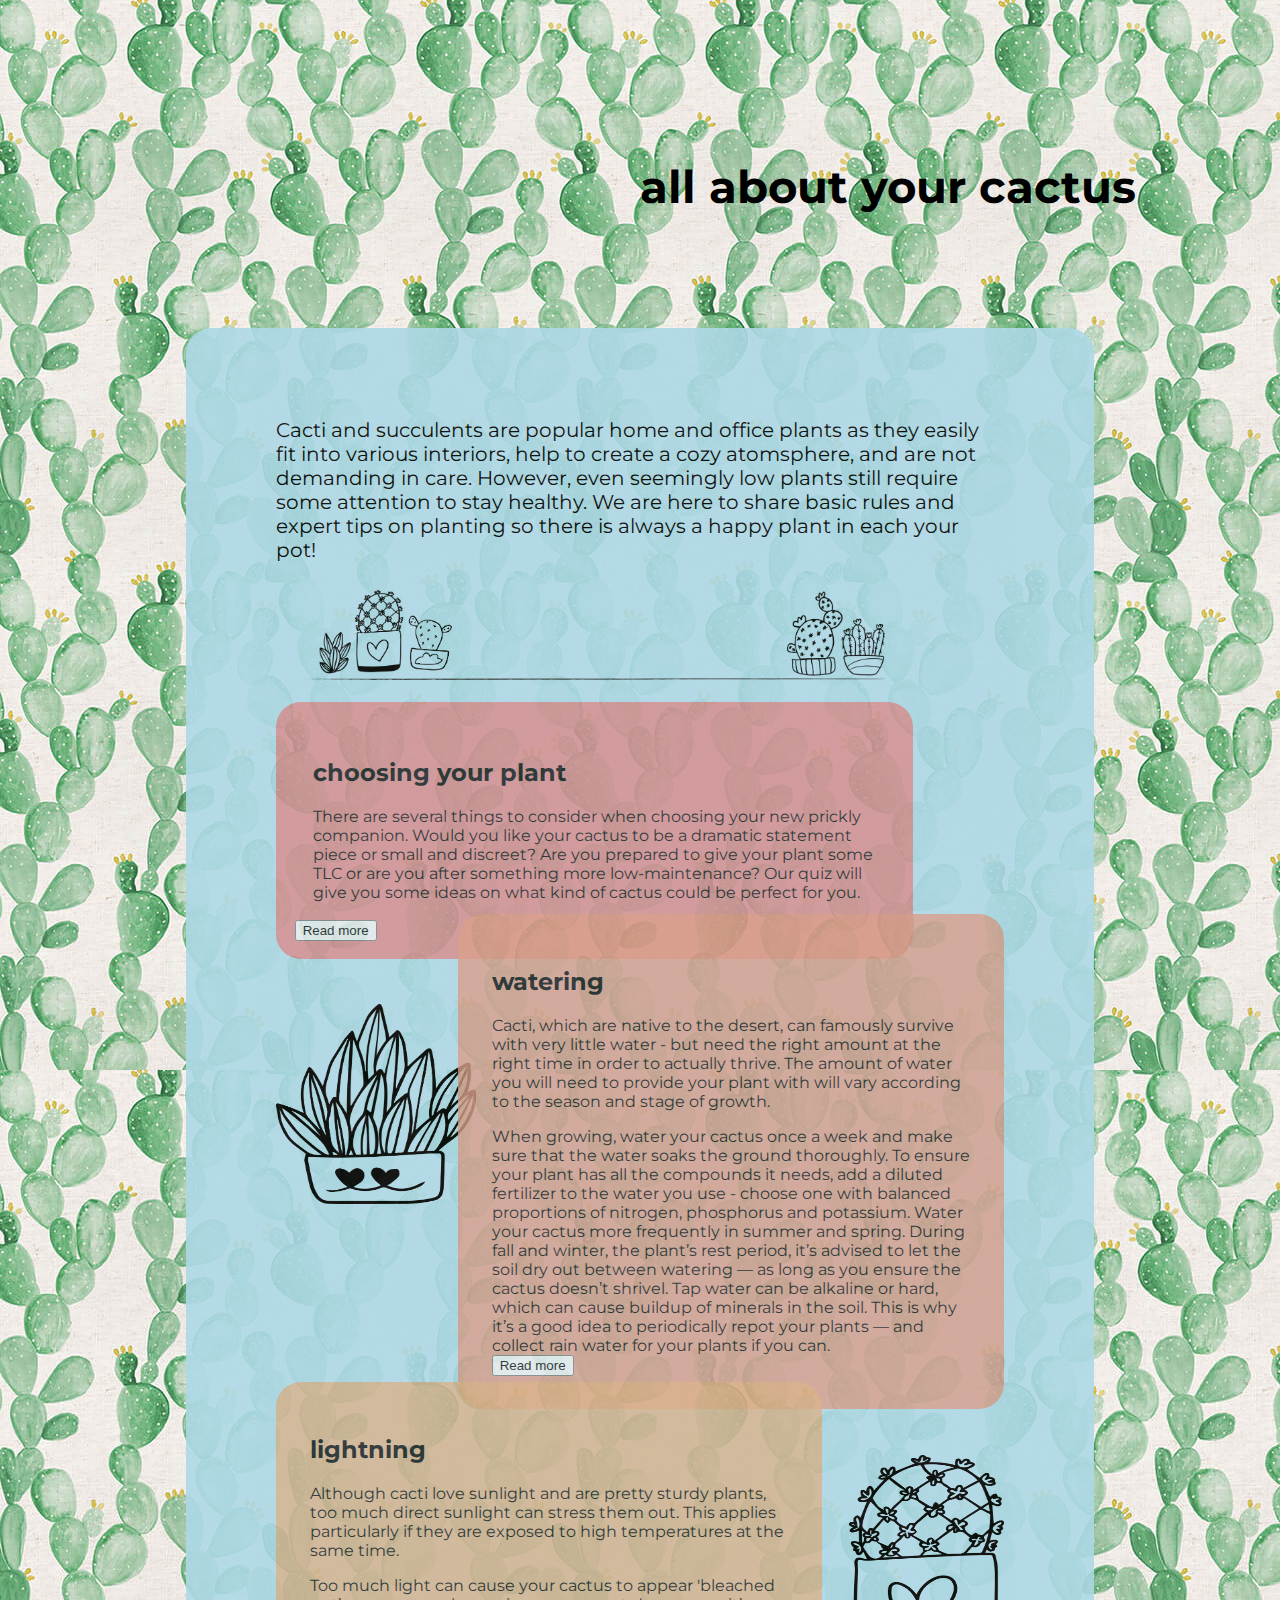
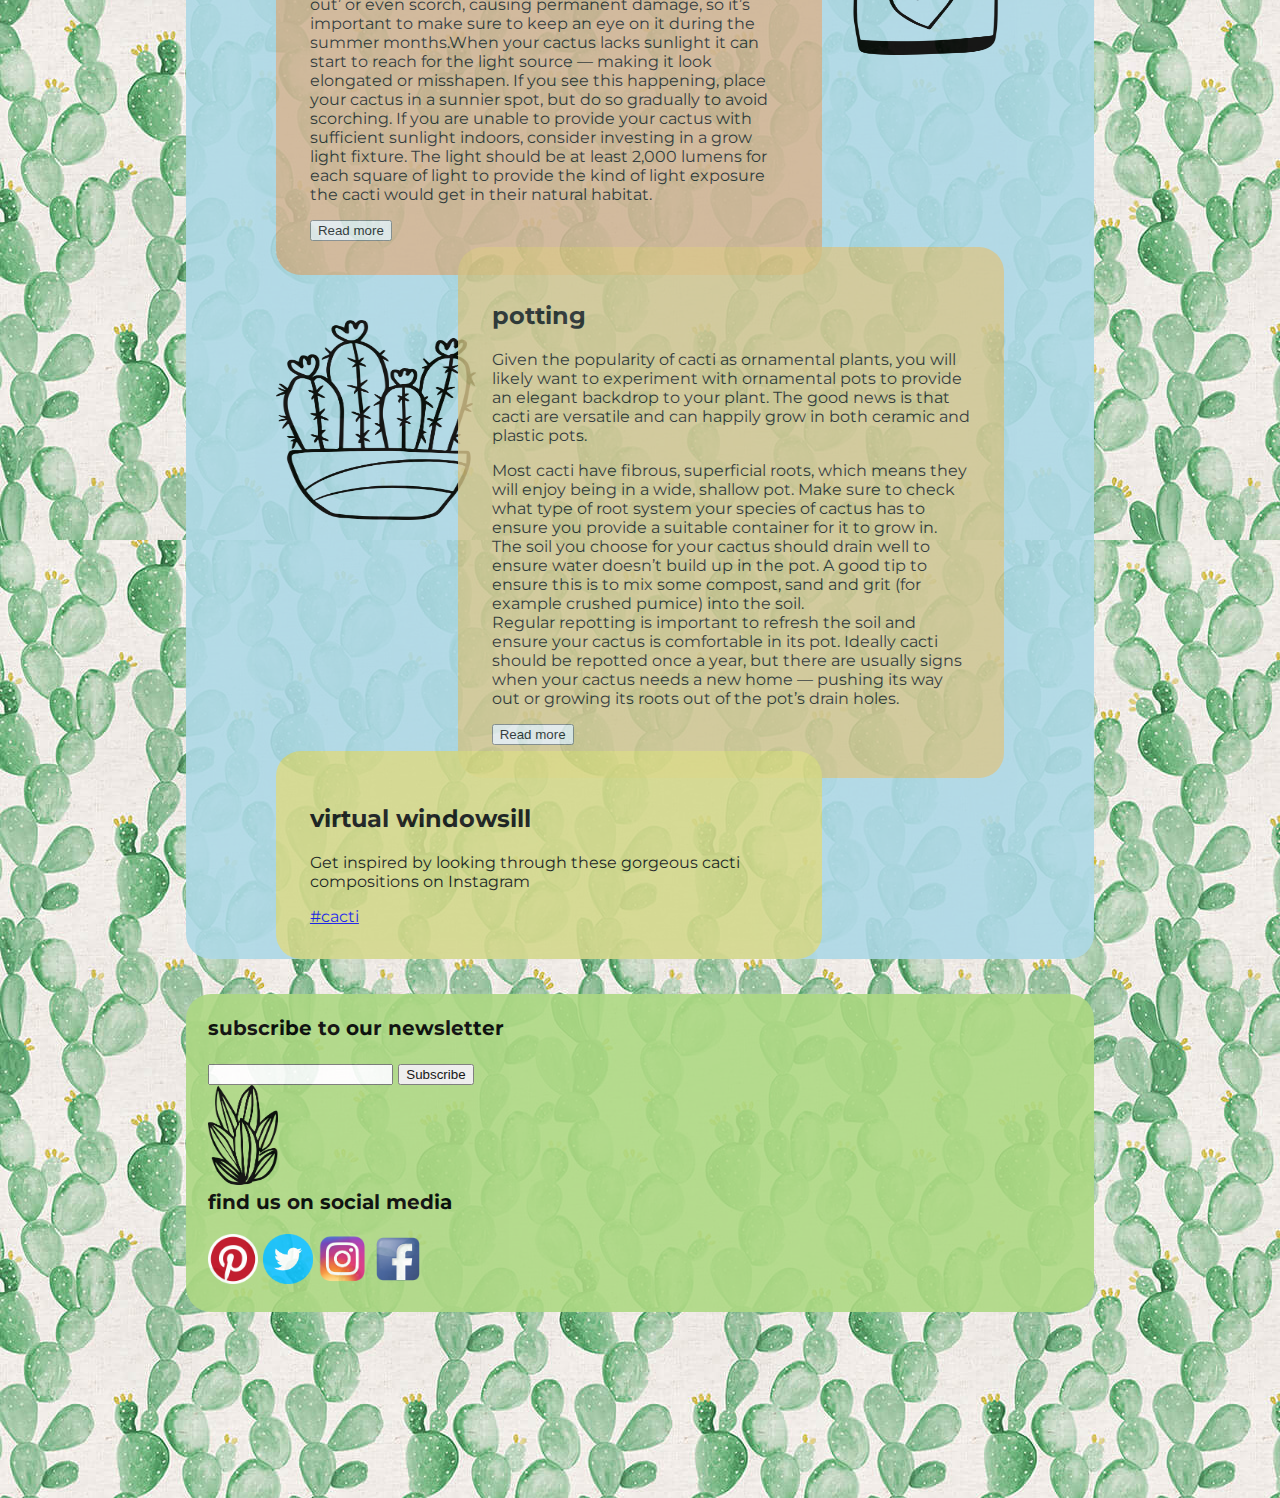
==== commit 1e90cb97: "Images, footer, hover" ====
--- a/index.html
+++ b/index.html
@@ -3,7 +3,8 @@
 <head>
   <link href='style.css' rel="stylesheet">
   <link href="https://fonts.googleapis.com/css?family=Montserrat:400,900" rel="stylesheet">
-  <title>all about your cactus</title>
+  <link rel="stylesheet" href="https://stackpath.bootstrapcdn.com/bootstrap/4.1.3/css/bootstrap.min.css" integrity="sha384-MCw98/SFnGE8fJT3GXwEOngsV7Zt27NXFoaoApmYm81iuXoPkFOJwJ8ERdknLPMO" crossorigin="anonymous">
+  <title>All about your cactus</title>
 </head>
 
 <body>
@@ -19,19 +20,21 @@
         <p1>Cacti and succulents are popular home and office plants as they easily fit into various interiors, help to create a cozy atomsphere, and are not demanding in care. However, even seemingly low plants still require some attention to stay healthy. We are here to share basic rules and expert tips on planting so there is always a happy plant in each your pot!</p1>
       </div>
 
-
+      <div class="image" id="head-image">
+        <img src="img0.png" alt="cactus image" height=auto width=80%;>
+      </div>
 
           <div class="section">
             <div id="choosing-plant">
 
             <p2> <h2>choosing your plant</h2>
             There are several things to consider when choosing your new prickly companion. Would you like your cactus to be a dramatic statement piece or small and discreet?  Are you prepared to give your plant some TLC or are you after something more low-maintenance? Our quiz will give you some ideas on what kind of cactus could be perfect for you. </p2>
-            <button>Read more</button>
+            <button class="btn btn-info">Read more</button>
           </div>
         </div>
 
         <div class="image" id="img1">
-          <img src="cactus.jpg" alt="cactus image" height="200px" width="200px">
+          <img src="flower1.png" alt="cactus image" height="200px" width="200px">
         </div>
 
       <div class="read-more" id="watering">
@@ -45,7 +48,7 @@
 
 
 
-        <button onclick="myFunction()">Read more</button>
+        <button onclick="myFunction()" class="btn btn-info">Read more</button>
         <script>
               function myFunction() {
                 var x = document.getElementById("watering-body");
@@ -59,7 +62,7 @@
       </div>
 
       <div class="image" id="img2">
-        <img src="cactus.jpg" alt="cactus image" height="200px" width="200px">
+        <img src="flower2.png" alt="cactus image" height="200px" width="155px">
       </div>
 
       <div class="section" id="lightning">
@@ -69,7 +72,7 @@
             Too much light can cause your cactus to appear 'bleached out’ or even scorch, causing permanent damage, so it’s important to make sure to keep an eye on it during the summer months.When your cactus lacks sunlight it can start to reach for the light source — making it look elongated or misshapen. If you see this happening, place your cactus in a sunnier spot, but do so gradually to avoid scorching. If you are unable to provide your cactus with sufficient sunlight indoors, consider investing in a grow light fixture. The light should be at least 2,000 lumens for each square of light to provide the kind of light exposure the cacti would get in their natural habitat. </p>
           </div>
 
-          <button onclick="myFunction()">Read more</button>
+          <button onclick="myFunction()" class="btn btn-info">Read more</button>
           <script>
             function myFunction() {
               var x = document.getElementById("lightning-body");
@@ -82,7 +85,7 @@
         </div>
 
         <div class="image" id="img3">
-          <img src="cactus.jpg" alt="cactus image" height="200px" width="200px">
+          <img src="flower3.png" alt="cactus image" height="200px" width="200px">
         </div>
 
       <div class="section" id="potting">
@@ -93,7 +96,7 @@
           </div>
 
 
-          <button onclick="myFunction()">Read more</button>
+          <button onclick="myFunction()" class="btn btn-info">Read more</button>
           <script>
             function myFunction() {
             var x = document.getElementById("potting-body");
@@ -115,21 +118,42 @@
           <a href="https://instawidget.net/v/tag/cacti" id="link-a780ebe66472263630ba55fd1a09283ad6fca283ca2de96cd83c3aefce6da6f1">#cacti</a>
           <script src="https://instawidget.net/js/instawidget.js?u=a780ebe66472263630ba55fd1a09283ad6fca283ca2de96cd83c3aefce6da6f1&width=100%"></script>
         </div>
+</div>
 
+    <section class="footer">
+      <div class="row" id="footer">
 
-      <div class="footer">
-        <p7>contact us</p7>
+        <div class="col-sm-5">
+          <p7><b>subscribe to our newsletter</b></p>
+            <input id="email" type="email">
+            <button onclick=Subscribe() class="btn btn-info" id="subscription">Subscribe</button>
+            <script>
+              function Subscribe() {
+                onclick.alert('Thank you for subscription!')
+                p7.style.display='none'
+              }
+            </script>
+          </div>
 
+        <div class="col-sm-2 image" id="flower-divider">
+          <img src="flower4.png" alt="flower" height="100px" width="70px">
+        </div>
 
-
-        <p8>find us on social media</p8>
-        <div id="twitter-button"> <a href="https://twitter.com/intent/tweet?button_hashtag=follow&ref_src=twsrc%5Etfw" class="twitter-hashtag-button" data-show-count="false">Tweet #follow</a><script async src="https://platform.twitter.com/widgets.js" charset="utf-8"></script>
+        <div class="col-sm-5">
+          <p8><b>find us on social media</b></p>
+            <div class="image" id="SMimg">
+              <a href="https://www.pinterest.co.uk/"><img src="sm1.png" alt="SMlogo" height="50px" width="50px"></a>
+              <a href="https://twitter.com/"><img src="sm2.png" alt="SMlogo" height="50px" width="50px"></a>
+              <a href="https://www.instagram.com/?hl=en"><img src="sm3.png" alt="SMlogo" height="50px" width="50px"></a>
+              <a href="https://en-gb.facebook.com/"><img src="sm4.png" alt="SMlogo" height="50px" width="50px"></a>
+            </div>
+        </div>
 
       </div>
-    </div>
+    </section>
 
   </div>
-</div>
+
 </body>
 
 </html>
--- a/style.css
+++ b/style.css
@@ -6,7 +6,7 @@
 }
 
 .background {
-  height: 2550px;
+  height: 99%;
   width: 80%;
   margin: 5% 10% 10% 10%;
   background-color: lightblue;
@@ -21,16 +21,25 @@
   position: relative;
 }
 
+#head-image {
+  height:auto;
+  width:80%;
+  display:inline-block;
+  text-align: center;
+  padding-left: 5%;
+}
+
 h1 {
   font-weight: bold;
   padding: 5% 5% 5% 50%;
+  font-size: 45px;
 }
 
 p1 {
   margin: 0 auto;
   display: block;
   padding: 10% 10% 3% 10%;
-
+  font-size: 20px;
 }
 
  #img1 {
@@ -41,9 +50,9 @@
  }
 
  #img2 {
-   margin: 5% 5% 5% 58%;
+   margin: 5% 5% 5% 68%;
    position: absolute;
-   padding: 5%;
+   padding: 5% 5% 5% 5%;
    max-width: 100%;
  }
 
@@ -55,7 +64,7 @@
  }
 
 #choosing-plant {
-  background-color: #D89082;
+  background-color: #d88383;
   margin: 2% 20% -5% 10%;
   position: relative;
   padding: 2%;
@@ -69,6 +78,11 @@
   margin: 0 auto;
   display: block;
   padding: 3%;
+}
+
+#choosing-plant:hover {
+    opacity: 1;
+    z-index: 1;
 }
 
 h2 {
@@ -98,17 +112,22 @@
 }
 
 #watering {
-  background-color: #D89082;
+  background-color: #d89883;
   margin: -2% 10% -5% 30%;
   position: relative;
   padding: 2%;
   max-width: 70%;
   opacity: 0.8;
   border-radius: 25px;
+}
 
+#watering:hover {
+    opacity: 1;
+    z-index: 1;
 }
+
 #gallery{
-  background-color: #E5BDC8;
+  background-color: #d8d883;
   margin: 2% 30% 2% 10%;
   position: static;
   padding: 2%;
@@ -117,8 +136,13 @@
 border-radius: 25px;
 }
 
+#gallery:hover {
+    opacity: 1;
+    z-index: 1;
+}
+
 #lightning {
-  background-color: #D89082;
+  background-color: #d8ad83;
   margin: 2% 30% -5% 10%;
   position: static;
   padding: 2%;
@@ -127,21 +151,37 @@
   border-radius: 25px;
 }
 
+#lightning:hover {
+    opacity: 1;
+    z-index: 1;
+}
 
 #potting {
-
   margin: 2% 10% -5% 30%;
   position: static;
   padding: 2%;
   max-width: 70%;
-  background-color: #D89082;
+  background-color: #d8c383;
   opacity: 0.8;
   border-radius: 25px;
-
 }
 
-.footer {
+#potting:hover {
+    opacity: 1;
+    z-index: 1;
+}
+
+section.footer {
   position: absolute;
-  margin: 10% 10% -5% 30%;
-  padding: 10% 5% 0% 5%;
+  margin: -7% 10% 10% 10%;
+  padding: 2%;
+  background-color:#add883;
+  position: relative;
+  border-radius: 25px;
+  opacity: 0.9;
+  font-size: 20px;
+  }
+
+#SMimg {
+  max-width: 100%;
 }
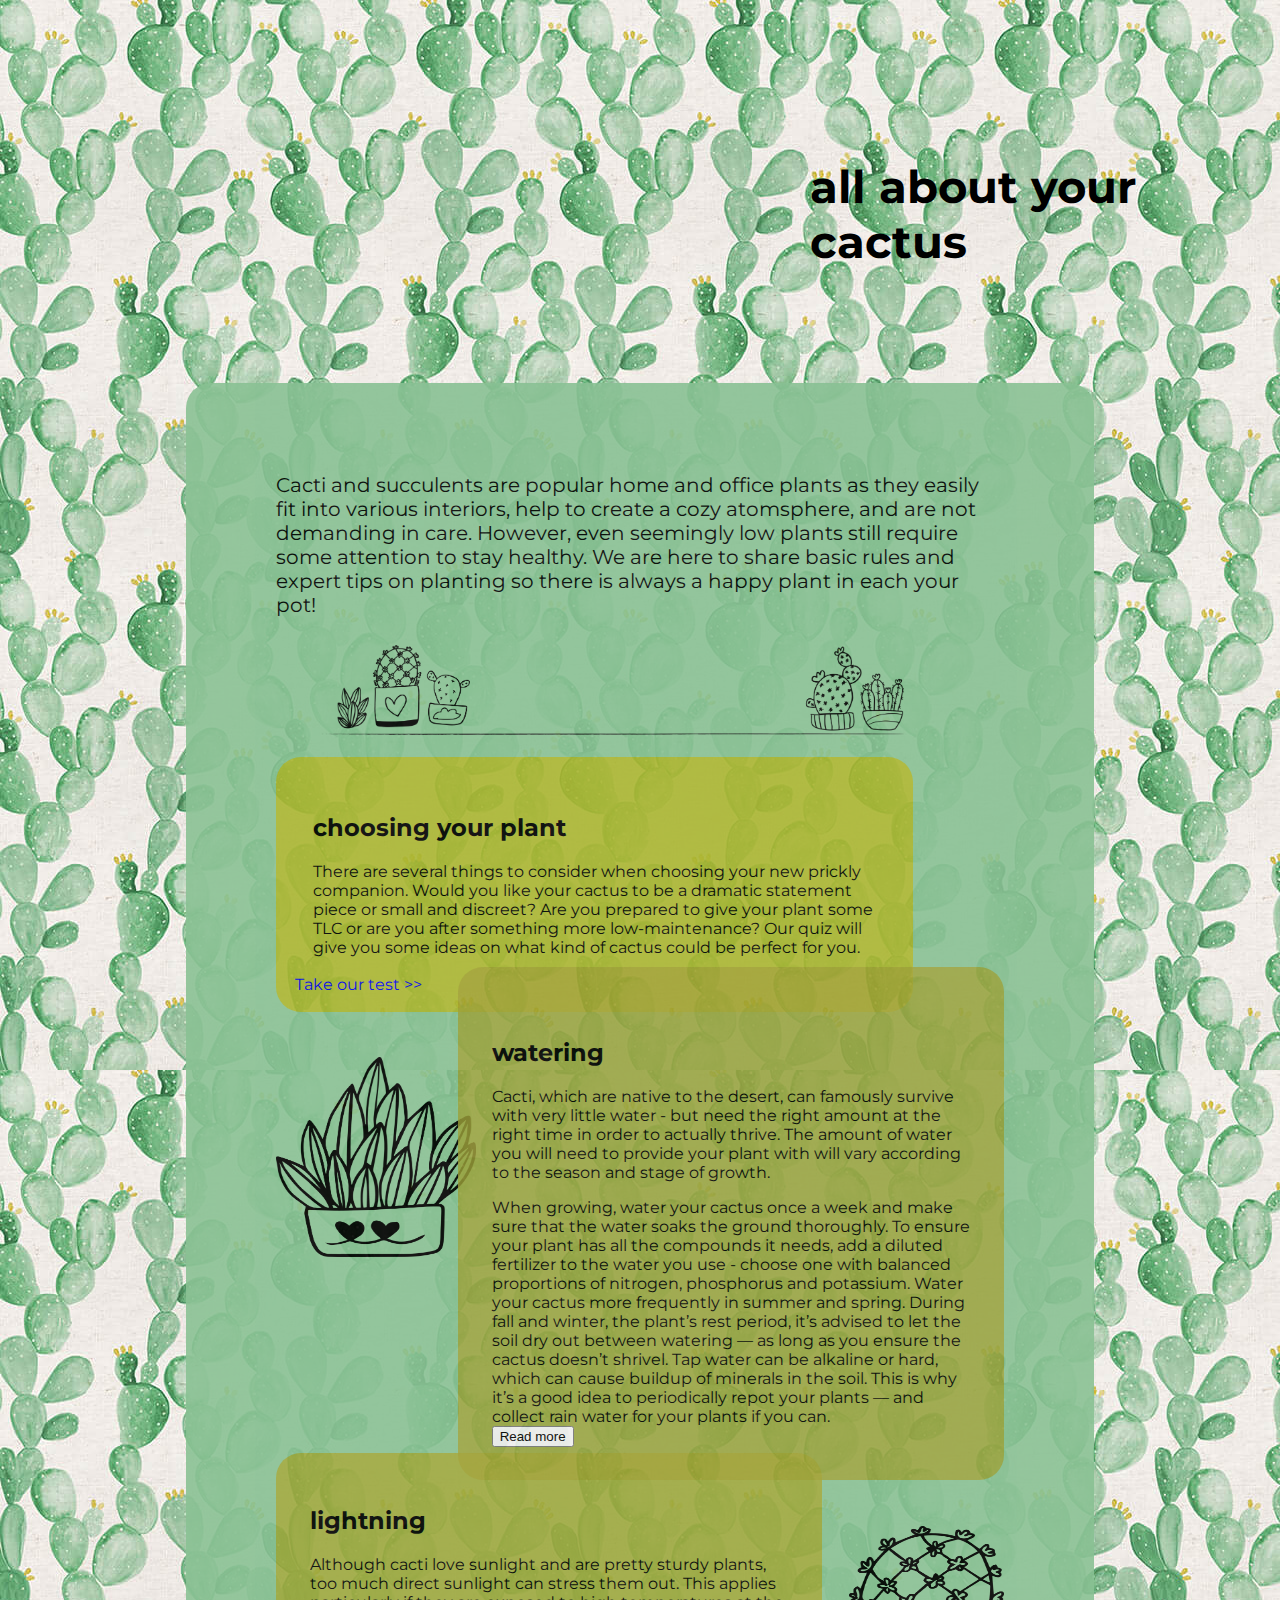
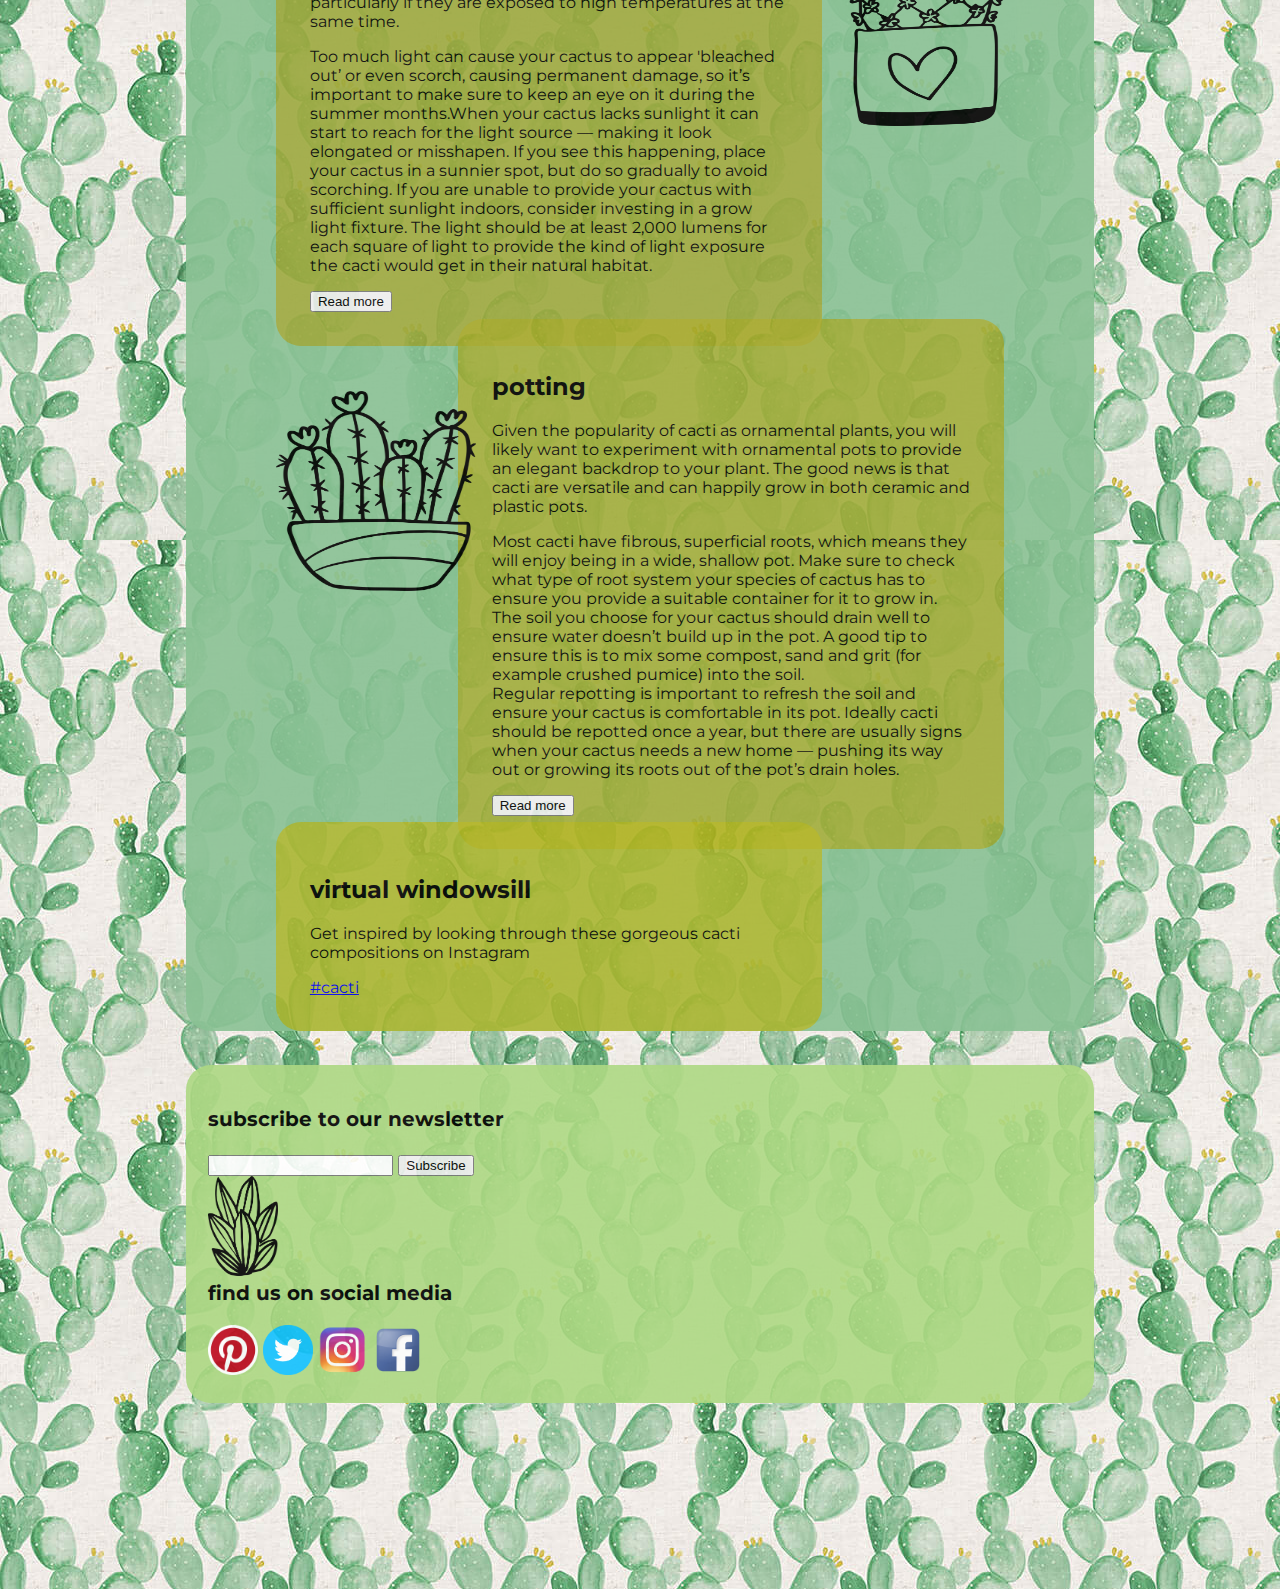
==== commit 44cd550a: "Styling changes and Subscription" ====
--- a/index.html
+++ b/index.html
@@ -26,10 +26,9 @@
 
           <div class="section">
             <div id="choosing-plant">
-
             <p2> <h2>choosing your plant</h2>
             There are several things to consider when choosing your new prickly companion. Would you like your cactus to be a dramatic statement piece or small and discreet?  Are you prepared to give your plant some TLC or are you after something more low-maintenance? Our quiz will give you some ideas on what kind of cactus could be perfect for you. </p2>
-            <button class="btn btn-info">Read more</button>
+            <a class="btn btn-dark" id="quiz" href="cactus-quiz.html">Take our test >></a>
           </div>
         </div>
 
@@ -45,10 +44,7 @@
              When growing, water your cactus once a week and make sure that the water soaks the ground thoroughly. To ensure your plant has all the compounds it needs, add a diluted fertilizer to the water you use - choose one with balanced proportions of nitrogen, phosphorus and potassium. Water your cactus more frequently in summer and spring. During fall and winter, the plant’s rest period, it’s advised to let the soil dry out between watering — as long as you ensure the cactus doesn’t shrivel. Tap water can be alkaline or hard, which can cause buildup of minerals in the soil. This is why it’s a good idea to periodically repot your plants — and collect rain water for your plants if you can.
           </p3>
         </div>
-
-
-
-        <button onclick="myFunction()" class="btn btn-info">Read more</button>
+        <button onclick="myFunction()" class="btn btn-dark">Read more</button>
         <script>
               function myFunction() {
                 var x = document.getElementById("watering-body");
@@ -58,7 +54,7 @@
                   x.style.display = "none";
                 }
               }
-            </script>
+          </script>
       </div>
 
       <div class="image" id="img2">
@@ -72,7 +68,7 @@
             Too much light can cause your cactus to appear 'bleached out’ or even scorch, causing permanent damage, so it’s important to make sure to keep an eye on it during the summer months.When your cactus lacks sunlight it can start to reach for the light source — making it look elongated or misshapen. If you see this happening, place your cactus in a sunnier spot, but do so gradually to avoid scorching. If you are unable to provide your cactus with sufficient sunlight indoors, consider investing in a grow light fixture. The light should be at least 2,000 lumens for each square of light to provide the kind of light exposure the cacti would get in their natural habitat. </p>
           </div>
 
-          <button onclick="myFunction()" class="btn btn-info">Read more</button>
+          <button onclick="myFunction()" class="btn btn-dark">Read more</button>
           <script>
             function myFunction() {
               var x = document.getElementById("lightning-body");
@@ -94,9 +90,7 @@
           <div id=potting-body>
             Most cacti have fibrous, superficial roots, which means they will enjoy being in a wide, shallow pot. Make sure to check what type of root system your species of cactus has to ensure you provide a suitable container for it to grow in. The soil you choose for your cactus should drain well to ensure water doesn’t build up in the pot. A good tip to ensure this is to mix some compost, sand and grit (for example crushed pumice) into the soil.<br> Regular repotting is important to refresh the soil and ensure your cactus is comfortable in its pot. Ideally cacti should be repotted once a year, but there are usually signs when your cactus needs a new home — pushing its way out or growing its roots out of the pot’s drain holes.</p>
           </div>
-
-
-          <button onclick="myFunction()" class="btn btn-info">Read more</button>
+          <button onclick="myFunction()" class="btn btn-dark">Read more</button>
           <script>
             function myFunction() {
             var x = document.getElementById("potting-body");
@@ -123,17 +117,19 @@
     <section class="footer">
       <div class="row" id="footer">
 
-        <div class="col-sm-5">
-          <p7><b>subscribe to our newsletter</b></p>
-            <input id="email" type="email">
-            <button onclick=Subscribe() class="btn btn-info" id="subscription">Subscribe</button>
-            <script>
-              function Subscribe() {
-                onclick.alert('Thank you for subscription!')
-                p7.style.display='none'
-              }
-            </script>
-          </div>
+
+            <div id="subscribed" style="display:none" class="col-sm-5">Thank you for your subscription!</div>
+            <div id="subscription" class="col-sm-5">
+                <p><b>subscribe to our newsletter</b></p>
+                <input id="email" type="email">
+                <button onclick=Subscribe() class="btn btn-dark" id="subscription">Subscribe</button>
+                <script>
+                  function Subscribe() {
+                    document.getElementById('subscription').style.display = 'none';
+                    document.getElementById('subscribed').style.display = 'inherit'
+                    }
+                </script>
+              </div>
 
         <div class="col-sm-2 image" id="flower-divider">
           <img src="flower4.png" alt="flower" height="100px" width="70px">
--- a/style.css
+++ b/style.css
@@ -9,7 +9,7 @@
   height: 99%;
   width: 80%;
   margin: 5% 10% 10% 10%;
-  background-color: lightblue;
+  background-color: #89c194;
   position: relative;
   border-radius: 25px;
   opacity: 0.9;
@@ -26,12 +26,12 @@
   width:80%;
   display:inline-block;
   text-align: center;
-  padding-left: 5%;
+  padding-left: 7%;
 }
 
 h1 {
   font-weight: bold;
-  padding: 5% 5% 5% 50%;
+  padding: 5% 5% 5% 65%;
   font-size: 45px;
 }
 
@@ -64,15 +64,17 @@
  }
 
 #choosing-plant {
-  background-color: #d88383;
+  background-color:rgba(179, 179, 25, 0.8);
   margin: 2% 20% -5% 10%;
   position: relative;
   padding: 2%;
   max-width: 100%;
-  opacity: 0.8;
   border-radius: 25px;
 }
 
+a#quiz {
+  text-decoration: none;
+}
 
 p2 {
   margin: 0 auto;
@@ -81,7 +83,7 @@
 }
 
 #choosing-plant:hover {
-    opacity: 1;
+    background-color:rgba(179, 179, 25, 1);
     z-index: 1;
 }
 
@@ -112,47 +114,31 @@
 }
 
 #watering {
-  background-color: #d89883;
+  background-color:rgba(158, 158, 46, 0.8);
   margin: -2% 10% -5% 30%;
   position: relative;
-  padding: 2%;
+  padding: 4% 2% 2% 2%;
   max-width: 70%;
-  opacity: 0.8;
   border-radius: 25px;
 }
 
 #watering:hover {
-    opacity: 1;
-    z-index: 1;
-}
-
-#gallery{
-  background-color: #d8d883;
-  margin: 2% 30% 2% 10%;
-  position: static;
-  padding: 2%;
-  max-width: 70%;
-  opacity: 0.9;
-border-radius: 25px;
-}
-
-#gallery:hover {
-    opacity: 1;
+    background-color:rgba(158, 158, 46, 1);
     z-index: 1;
 }
 
 #lightning {
-  background-color: #d8ad83;
+  background-color:rgba(163, 163, 41, 0.8);
   margin: 2% 30% -5% 10%;
   position: static;
   padding: 2%;
   max-width: 70%;
-  opacity: 0.8;
   border-radius: 25px;
+  z-index: auto;
 }
 
 #lightning:hover {
-    opacity: 1;
+    background-color:rgba(163, 163, 41, 1);
     z-index: 1;
 }
 
@@ -161,13 +147,26 @@
   position: static;
   padding: 2%;
   max-width: 70%;
-  background-color: #d8c383;
-  opacity: 0.8;
+  background-color: rgba(168, 168, 36, 0.8);
   border-radius: 25px;
 }
 
 #potting:hover {
-    opacity: 1;
+    background-color: rgba(168, 168, 36, 1);
+    z-index: 1;
+}
+
+#gallery{
+  background-color:	rgba(179, 179, 25, 0.8);
+  margin: 2% 30% 2% 10%;
+  position: static;
+  padding: 2%;
+  max-width: 70%;
+  border-radius: 25px;
+}
+
+#gallery:hover {
+    background-color:	rgba(179, 179, 25, 1);
     z-index: 1;
 }
 
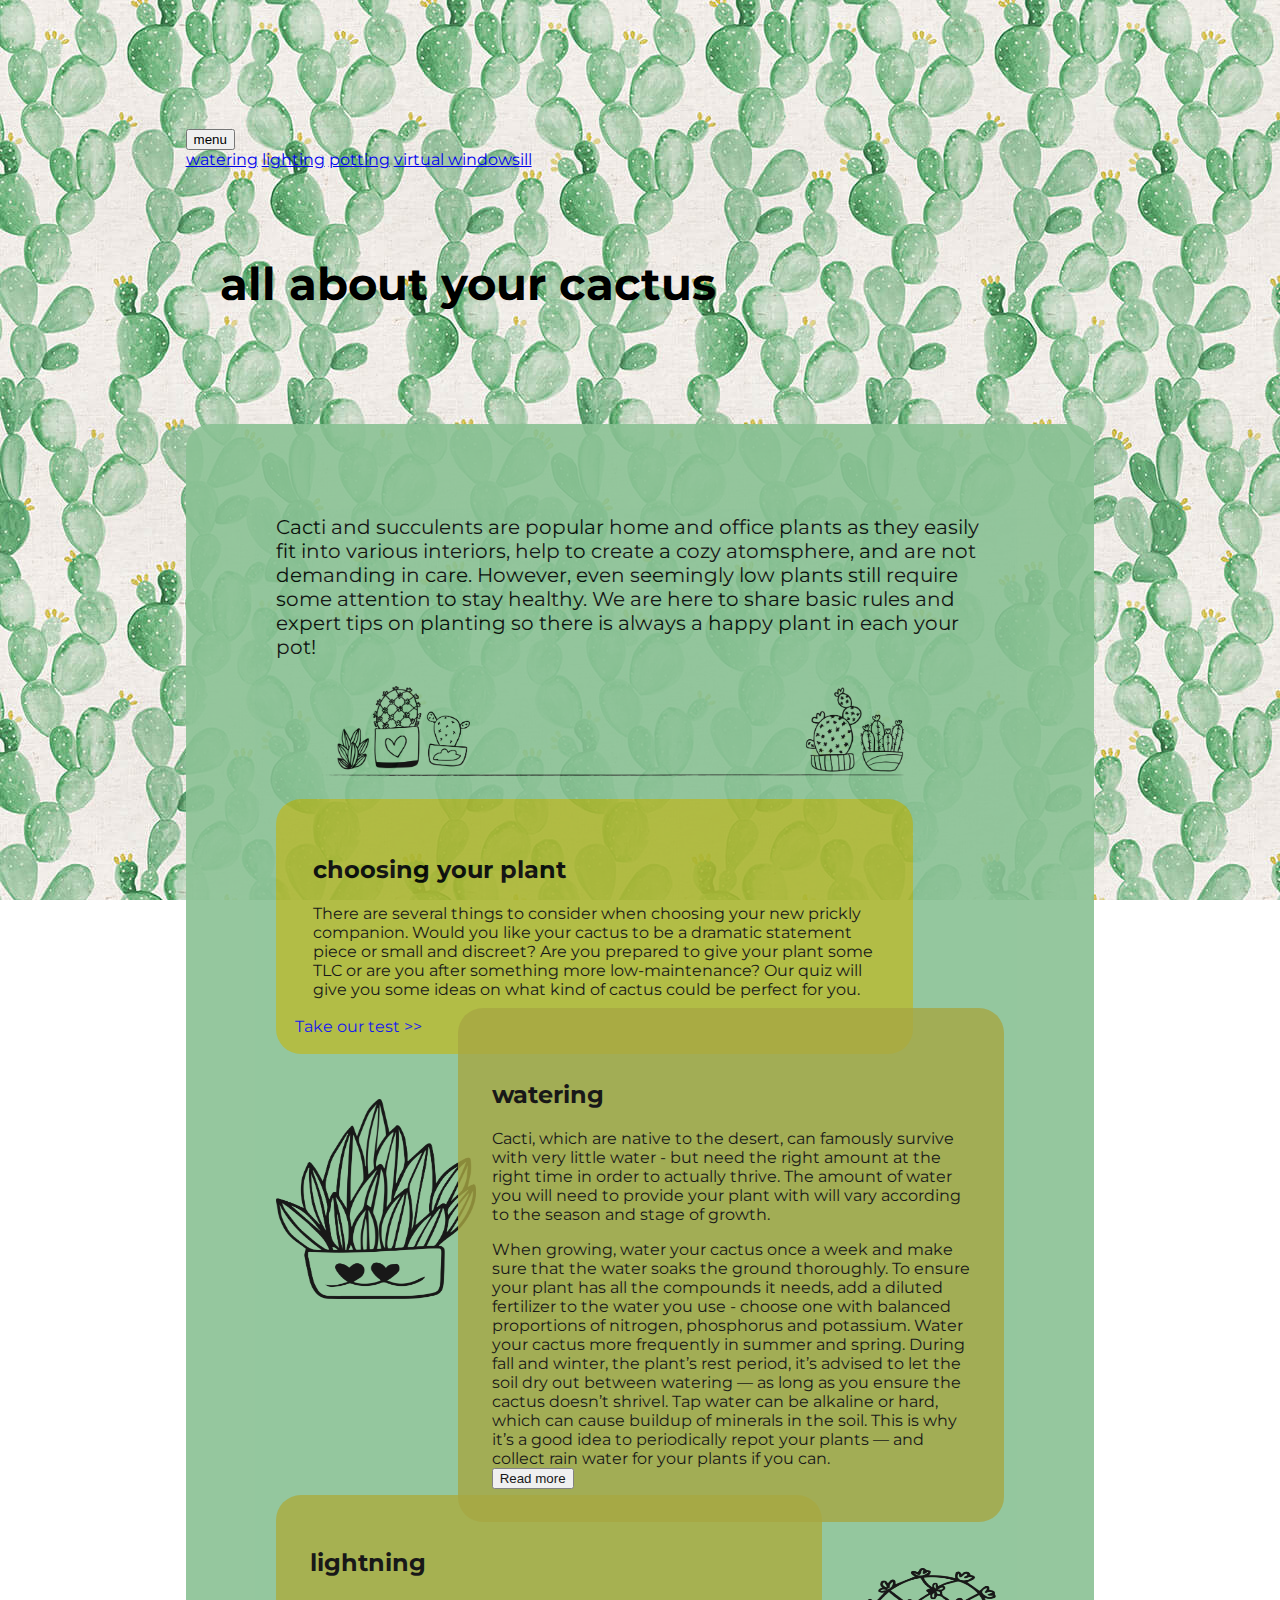
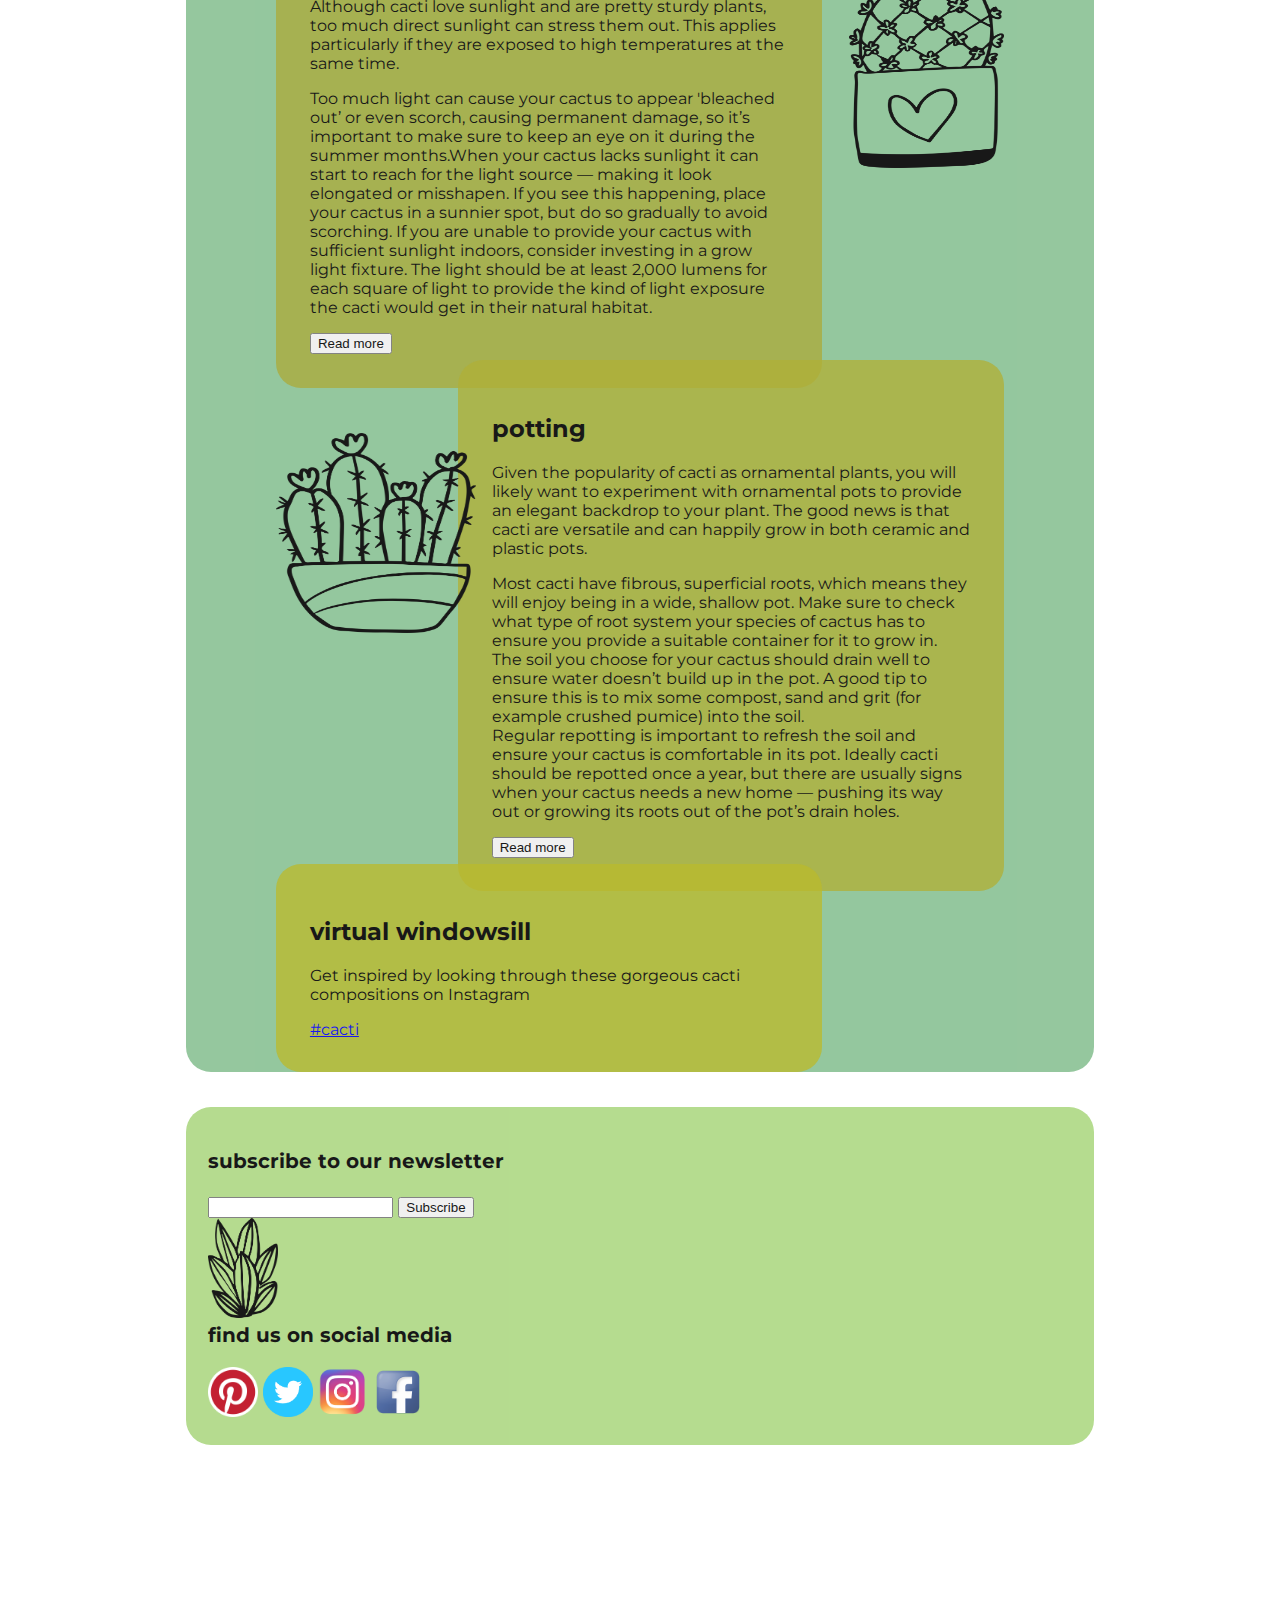
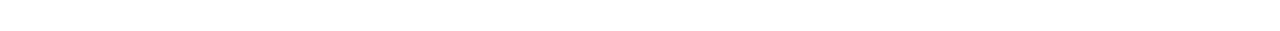
==== commit 95e19823: "Header placed; style to quizz added" ====
--- a/index.html
+++ b/index.html
@@ -1,19 +1,39 @@
 <!DOCTYPE html>
 <html>
 <head>
-  <link href='style.css' rel="stylesheet">
+
   <link href="https://fonts.googleapis.com/css?family=Montserrat:400,900" rel="stylesheet">
   <link rel="stylesheet" href="https://stackpath.bootstrapcdn.com/bootstrap/4.1.3/css/bootstrap.min.css" integrity="sha384-MCw98/SFnGE8fJT3GXwEOngsV7Zt27NXFoaoApmYm81iuXoPkFOJwJ8ERdknLPMO" crossorigin="anonymous">
+  <script src="https://code.jquery.com/jquery-3.2.1.slim.min.js" integrity="sha384-KJ3o2DKtIkvYIK3UENzmM7KCkRr/rE9/Qpg6aAZGJwFDMVNA/GpGFF93hXpG5KkN" crossorigin="anonymous"></script>
+  <script src="https://cdnjs.cloudflare.com/ajax/libs/popper.js/1.12.9/umd/popper.min.js" integrity="sha384-ApNbgh9B+Y1QKtv3Rn7W3mgPxhU9K/ScQsAP7hUibX39j7fakFPskvXusvfa0b4Q" crossorigin="anonymous"></script>
+  <script src="https://maxcdn.bootstrapcdn.com/bootstrap/4.0.0/js/bootstrap.min.js" integrity="sha384-JZR6Spejh4U02d8jOt6vLEHfe/JQGiRRSQQxSfFWpi1MquVdAyjUar5+76PVCmYl" crossorigin="anonymous"></script>
+  <link href='style.css' rel="stylesheet">
   <title>All about your cactus</title>
 </head>
 
 <body>
-    <header>
-      <h1>all about your cactus</h1>
-      <div class=“menu”>
-        <ul> </ul>
+
+  <header>
+    <div class="row">
+      <div class="col-lg-4" id="menu">
+        <div class="dropdown">
+          <button class="btn btn-secondary dropdown-toggle" type="button" id="dropdownMenuButton" data-toggle="dropdown" aria-haspopup="true" aria-expanded="false">
+          menu </button>
+          <div class="dropdown-menu" aria-labelledby="dropdownMenuButton">
+            <a class="dropdown-item" href="#">watering</a>
+            <a class="dropdown-item" href="#">lighting</a>
+            <a class="dropdown-item" href="#">potting</a>
+            <a class="dropdown-item" href="#">virtual windowsill</a>
+          </div>
+        </div>
       </div>
-    </header>
+
+      <div class="col-lg-8">
+        <h1>all about your cactus</h1>
+      </div>
+  </div>
+
+  </header>
 
 <div class="background">
       <div class="section" id="intro">
--- a/style.css
+++ b/style.css
@@ -1,5 +1,6 @@
 body {
   background-image: url(background.jpg);
+  background-attachment: fixed;
   padding: 5%;
   z-index: -1;
   font-family: 'Montserrat', sans-serif;
@@ -15,6 +16,25 @@
   opacity: 0.9;
 }
 
+#menu {
+  padding-left: 10%;
+  padding-top: 5%;
+}
+
+
+h1 {
+  font-weight: bold;
+  padding: 5% 5% 5% 13%;
+  font-size: 45px;
+}
+
+p1 {
+  margin: 0 auto;
+  display: block;
+  padding: 10% 10% 3% 10%;
+  font-size: 20px;
+}
+
 #intro {
   margin: 2%% 2% 2% 2%;
   padding: 2;
@@ -27,19 +47,6 @@
   display:inline-block;
   text-align: center;
   padding-left: 7%;
-}
-
-h1 {
-  font-weight: bold;
-  padding: 5% 5% 5% 65%;
-  font-size: 45px;
-}
-
-p1 {
-  margin: 0 auto;
-  display: block;
-  padding: 10% 10% 3% 10%;
-  font-size: 20px;
 }
 
  #img1 {
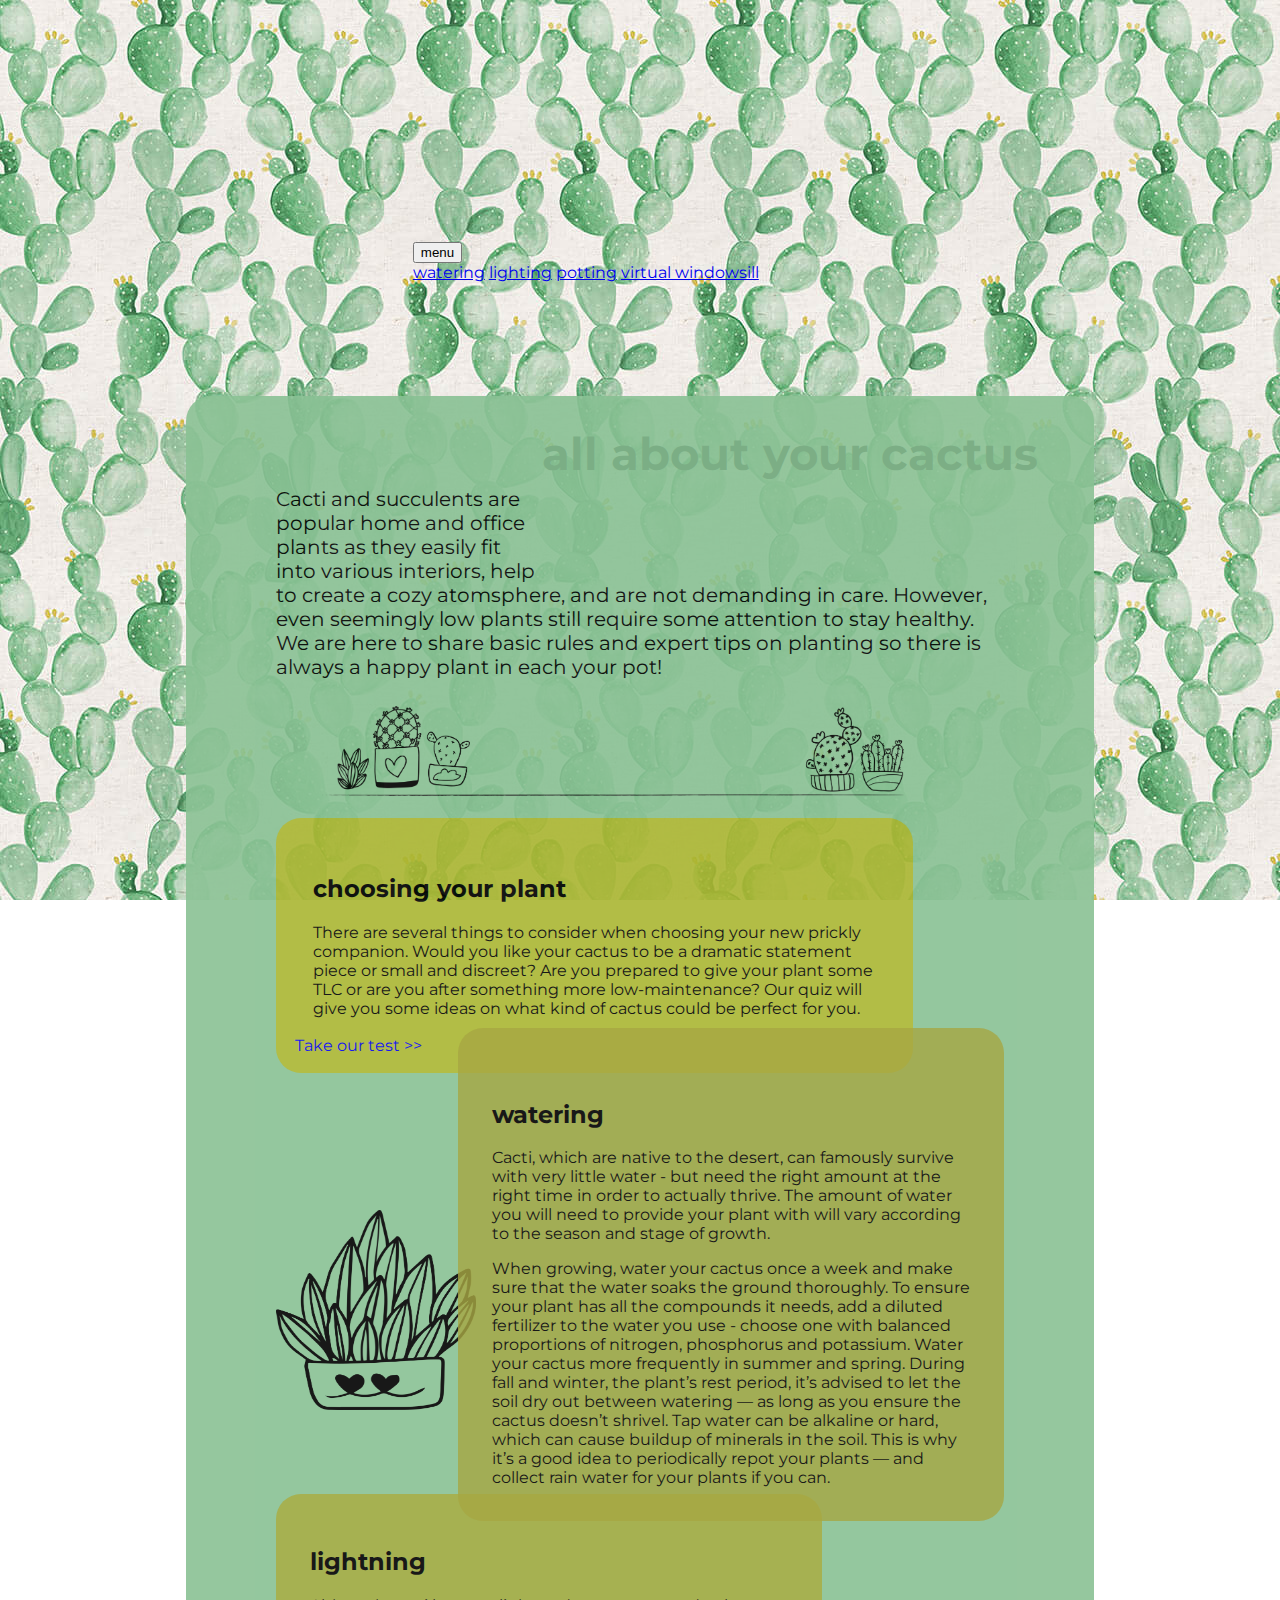
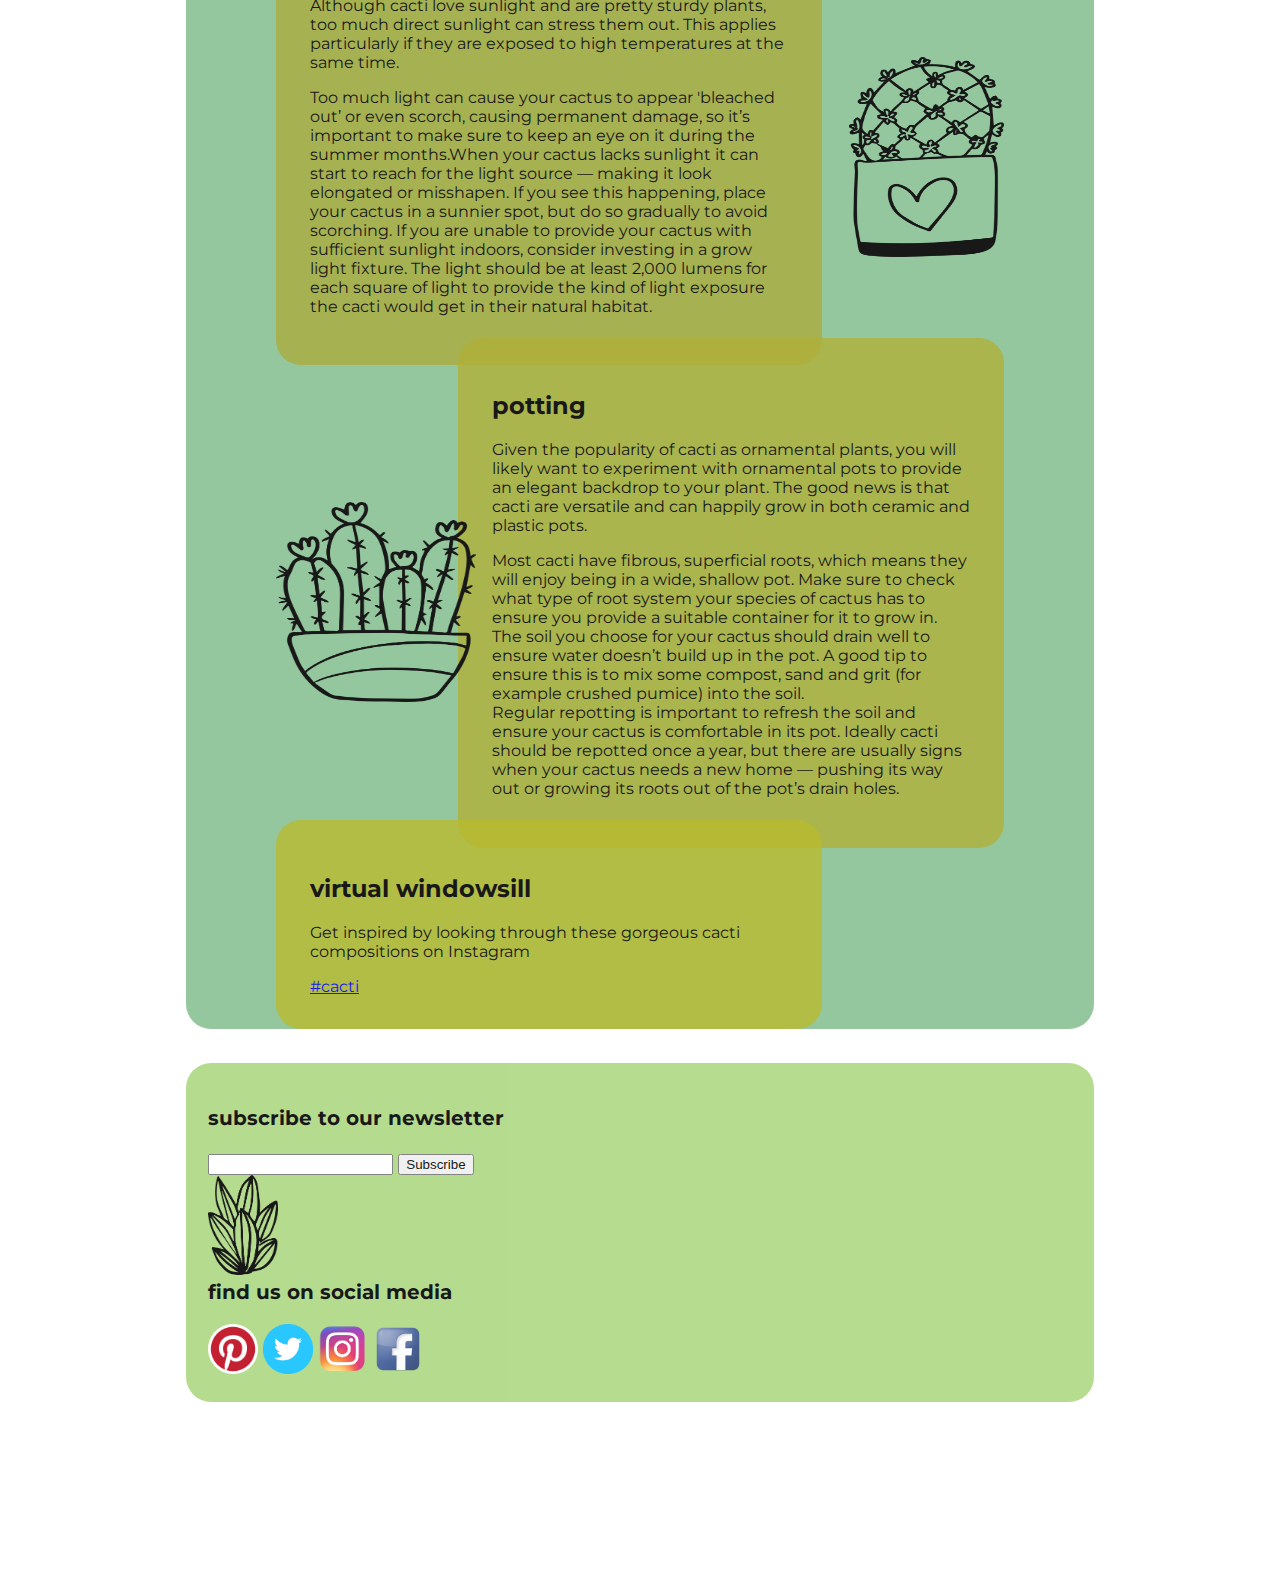
==== commit 5c92e6fe: "Design of index and quiz pages" ====
--- a/index.html
+++ b/index.html
@@ -15,20 +15,21 @@
 
   <header>
     <div class="row">
-      <div class="col-lg-4" id="menu">
-        <div class="dropdown">
-          <button class="btn btn-secondary dropdown-toggle" type="button" id="dropdownMenuButton" data-toggle="dropdown" aria-haspopup="true" aria-expanded="false">
-          menu </button>
-          <div class="dropdown-menu" aria-labelledby="dropdownMenuButton">
-            <a class="dropdown-item" href="#">watering</a>
-            <a class="dropdown-item" href="#">lighting</a>
-            <a class="dropdown-item" href="#">potting</a>
-            <a class="dropdown-item" href="#">virtual windowsill</a>
-          </div>
+    <div class="col-sm-4">
+      <div class="dropdown" id="menu">
+        <button class="btn btn-secondary dropdown-toggle col-sm-6" type="button" id="dropdownMenuButton" data-toggle="dropdown" aria-haspopup="true" aria-expanded="false">
+          menu
+        </button>
+        <div class="dropdown-menu" aria-labelledby="dropdownMenuButton">
+          <a class="dropdown-item" href="index.html#watering">watering</a>
+          <a class="dropdown-item" href="index.html#lightning">lighting</a>
+          <a class="dropdown-item" href="index.html#potting">potting</a>
+          <a class="dropdown-item" href="index.html#gallery">virtual windowsill</a>
         </div>
       </div>
+    </div>
 
-      <div class="col-lg-8">
+      <div class="col-sm-8">
         <h1>all about your cactus</h1>
       </div>
   </div>
@@ -64,17 +65,6 @@
              When growing, water your cactus once a week and make sure that the water soaks the ground thoroughly. To ensure your plant has all the compounds it needs, add a diluted fertilizer to the water you use - choose one with balanced proportions of nitrogen, phosphorus and potassium. Water your cactus more frequently in summer and spring. During fall and winter, the plant’s rest period, it’s advised to let the soil dry out between watering — as long as you ensure the cactus doesn’t shrivel. Tap water can be alkaline or hard, which can cause buildup of minerals in the soil. This is why it’s a good idea to periodically repot your plants — and collect rain water for your plants if you can.
           </p3>
         </div>
-        <button onclick="myFunction()" class="btn btn-dark">Read more</button>
-        <script>
-              function myFunction() {
-                var x = document.getElementById("watering-body");
-                if (x.style.display === "none") {
-                  x.style.display = "block";
-                } else {
-                  x.style.display = "none";
-                }
-              }
-          </script>
       </div>
 
       <div class="image" id="img2">
@@ -87,17 +77,6 @@
           <div id="lightning-body">
             Too much light can cause your cactus to appear 'bleached out’ or even scorch, causing permanent damage, so it’s important to make sure to keep an eye on it during the summer months.When your cactus lacks sunlight it can start to reach for the light source — making it look elongated or misshapen. If you see this happening, place your cactus in a sunnier spot, but do so gradually to avoid scorching. If you are unable to provide your cactus with sufficient sunlight indoors, consider investing in a grow light fixture. The light should be at least 2,000 lumens for each square of light to provide the kind of light exposure the cacti would get in their natural habitat. </p>
           </div>
-
-          <button onclick="myFunction()" class="btn btn-dark">Read more</button>
-          <script>
-            function myFunction() {
-              var x = document.getElementById("lightning-body");
-              if (x.style.display === "none") {
-                  x.style.display = "block"; }
-              else {
-                  x.style.display = "none"; }
-                }
-          </script>
         </div>
 
         <div class="image" id="img3">
@@ -110,17 +89,6 @@
           <div id=potting-body>
             Most cacti have fibrous, superficial roots, which means they will enjoy being in a wide, shallow pot. Make sure to check what type of root system your species of cactus has to ensure you provide a suitable container for it to grow in. The soil you choose for your cactus should drain well to ensure water doesn’t build up in the pot. A good tip to ensure this is to mix some compost, sand and grit (for example crushed pumice) into the soil.<br> Regular repotting is important to refresh the soil and ensure your cactus is comfortable in its pot. Ideally cacti should be repotted once a year, but there are usually signs when your cactus needs a new home — pushing its way out or growing its roots out of the pot’s drain holes.</p>
           </div>
-          <button onclick="myFunction()" class="btn btn-dark">Read more</button>
-          <script>
-            function myFunction() {
-            var x = document.getElementById("potting-body");
-            if (x.style.display === "none") {
-                x.style.display = "block";
-            } else {
-                x.style.display = "none";
-              }
-            }
-          </script>
         </div>
 
 
--- a/style.css
+++ b/style.css
@@ -17,15 +17,15 @@
 }
 
 #menu {
-  padding-left: 10%;
-  padding-top: 5%;
+  padding: 15% 0% 5% 30%;
 }
 
 
 h1 {
   font-weight: bold;
-  padding: 5% 5% 5% 13%;
+  padding: 5% 15% 5% 0%;
   font-size: 45px;
+  float: right;
 }
 
 p1 {
@@ -52,21 +52,21 @@
  #img1 {
    margin: 5% 5% 5% 5%;
    position: absolute;
-   padding: 5%;
+   padding: 15% 5% 5% 5%;
    max-width: 100%;
  }
 
  #img2 {
    margin: 5% 5% 5% 68%;
    position: absolute;
-   padding: 5% 5% 5% 5%;
+   padding: 15% 5% 5% 5%;
    max-width: 100%;
  }
 
  #img3 {
    margin: 5% 8% 5% 5%;
    position: absolute;
-   padding: 5%;
+   padding: 15% 5% 5% 5%;
    max-width: 100%;
  }
 
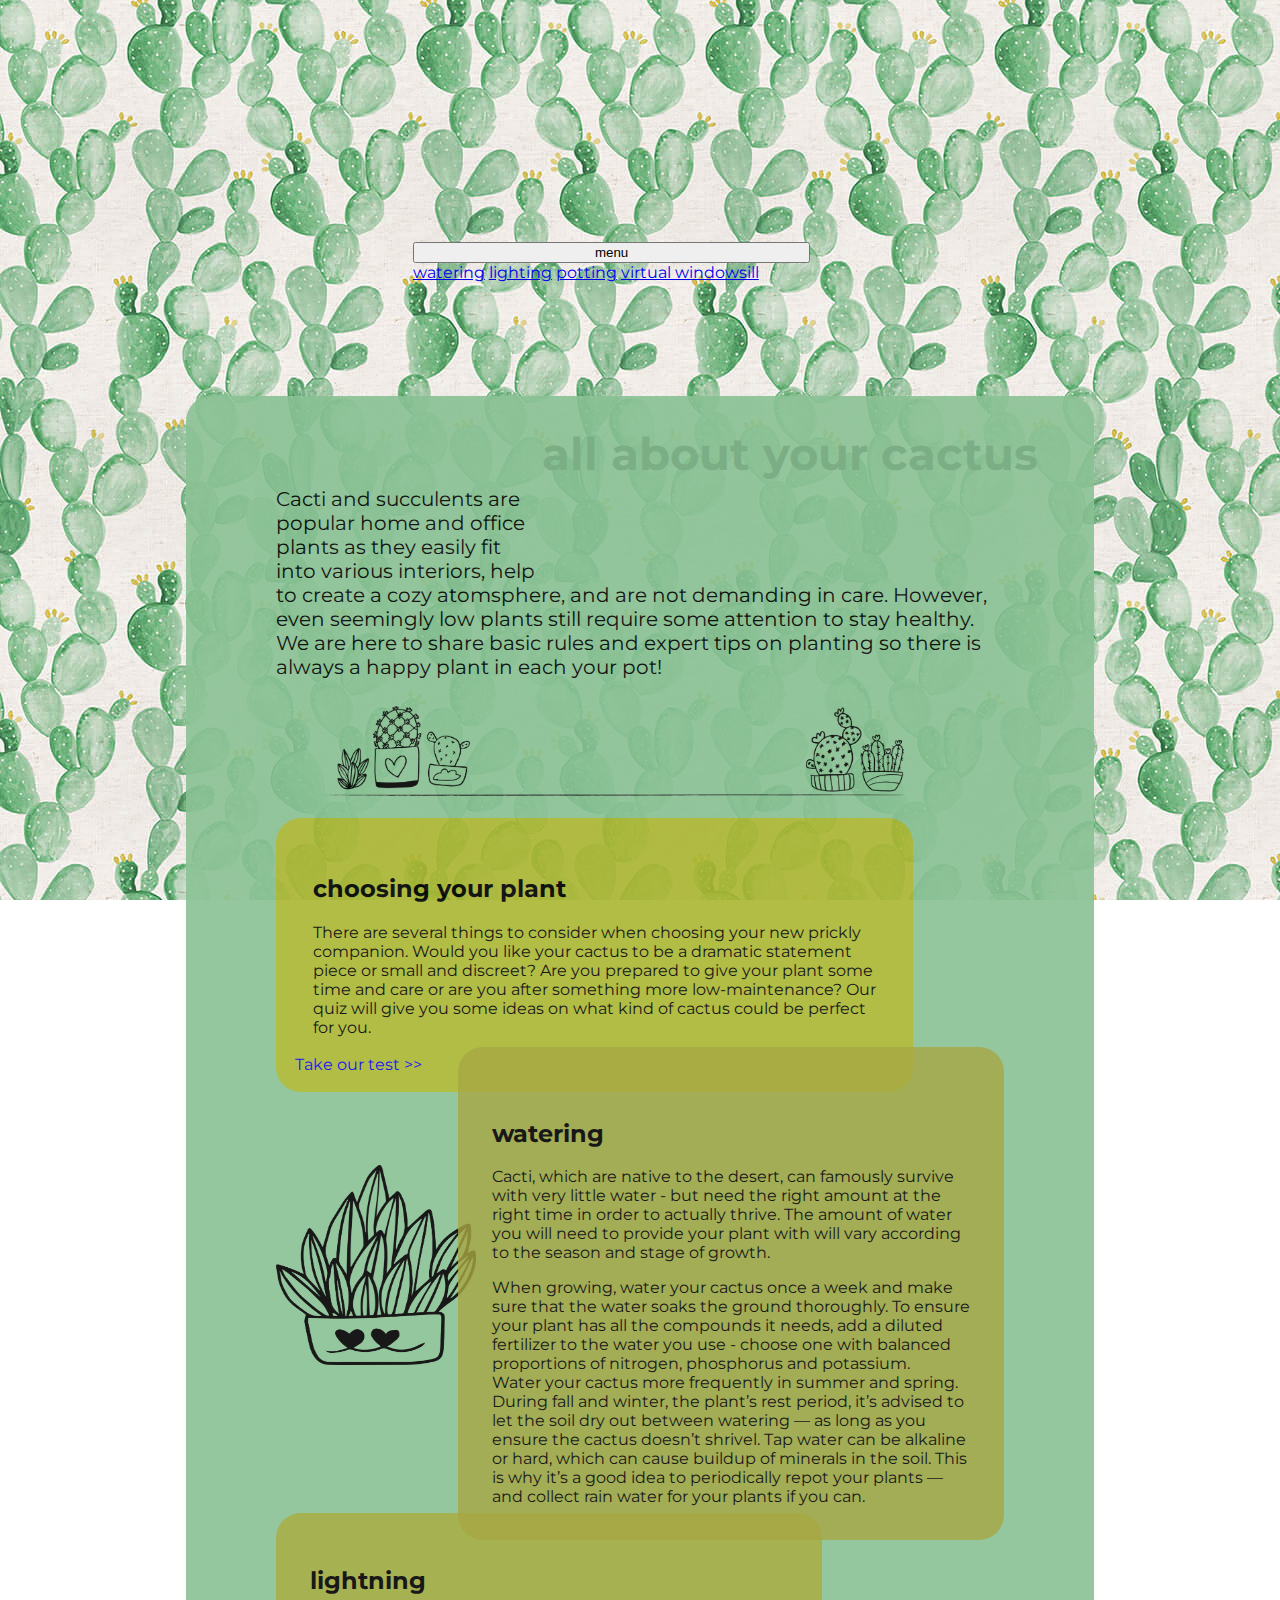
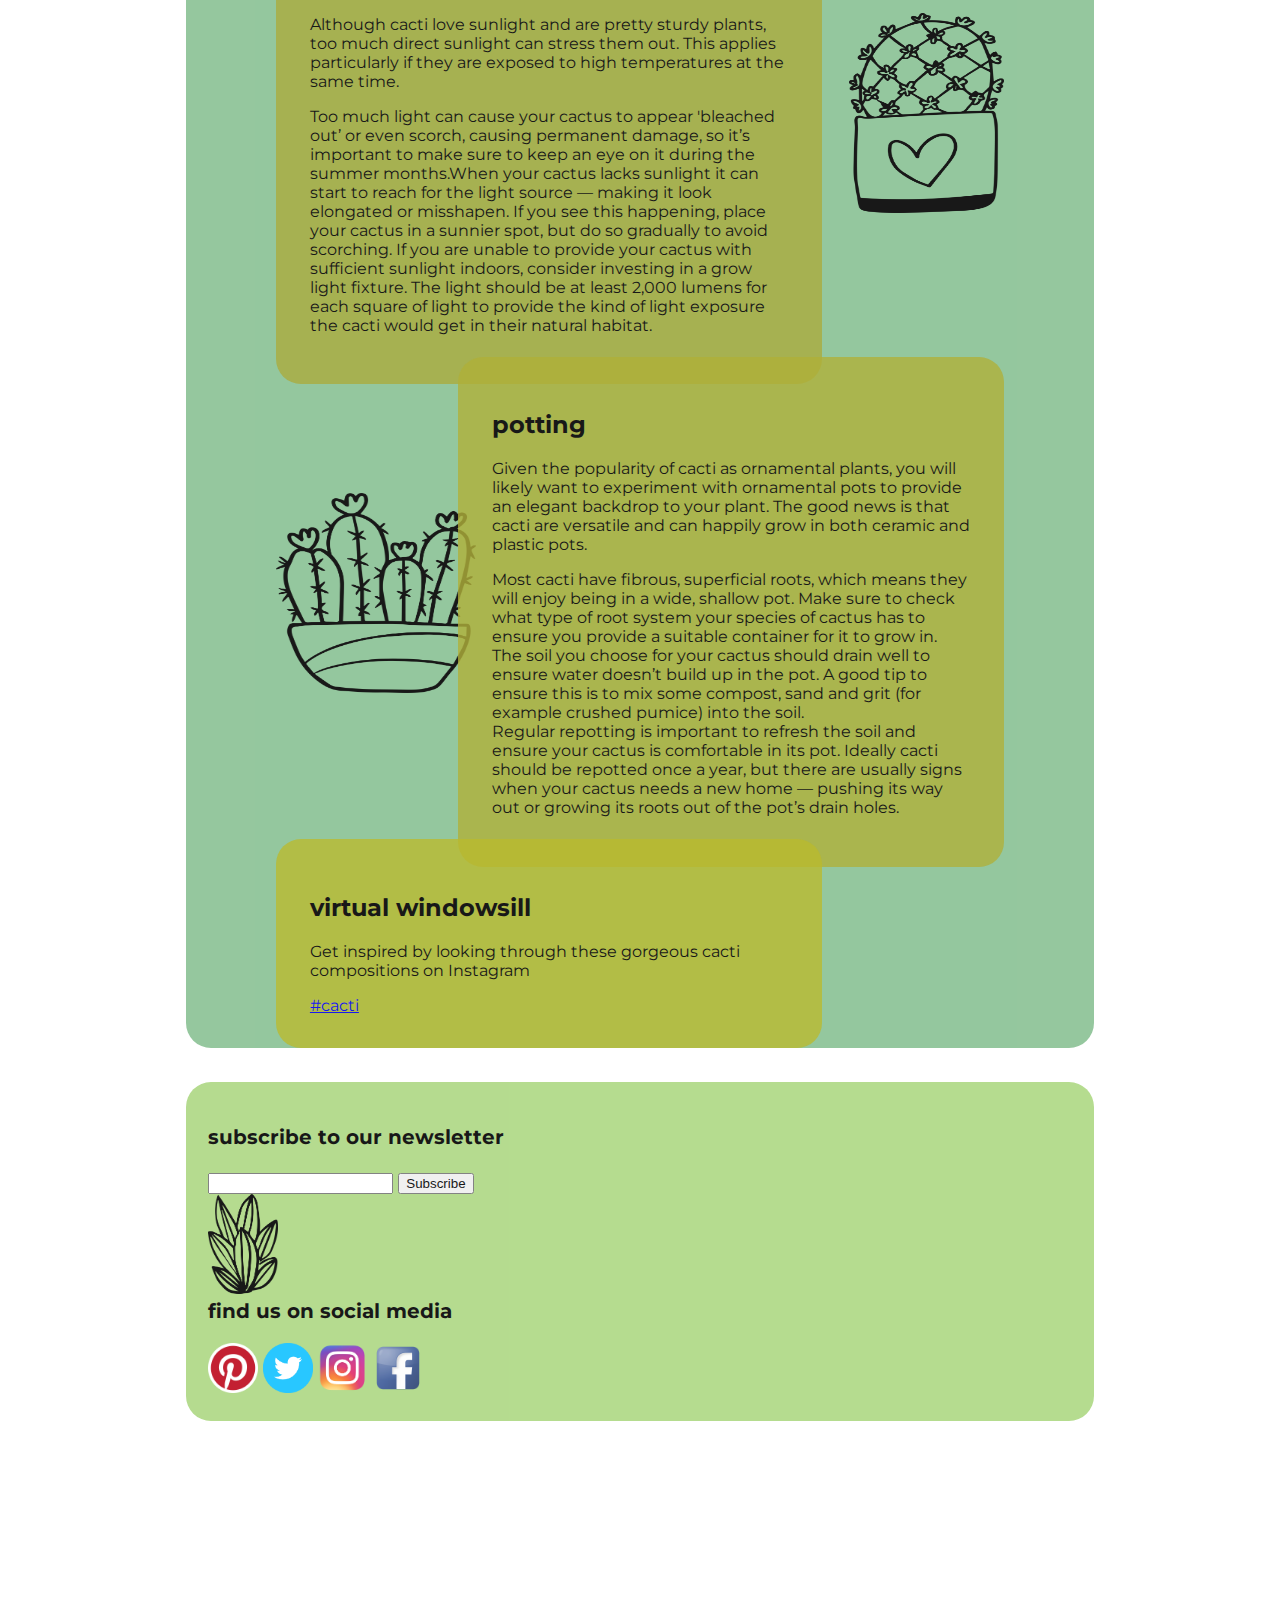
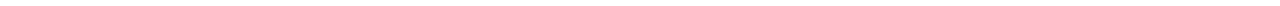
==== commit 11f3159e: "Correct next function and buttons" ====
--- a/index.html
+++ b/index.html
@@ -17,7 +17,7 @@
     <div class="row">
     <div class="col-sm-4">
       <div class="dropdown" id="menu">
-        <button class="btn btn-secondary dropdown-toggle col-sm-6" type="button" id="dropdownMenuButton" data-toggle="dropdown" aria-haspopup="true" aria-expanded="false">
+        <button class="btn btn-secondary dropdown-toggle" type="button" id="dropdownMenuButton" data-toggle="dropdown" aria-haspopup="true" aria-expanded="false">
           menu
         </button>
         <div class="dropdown-menu" aria-labelledby="dropdownMenuButton">
@@ -48,7 +48,7 @@
           <div class="section">
             <div id="choosing-plant">
             <p2> <h2>choosing your plant</h2>
-            There are several things to consider when choosing your new prickly companion. Would you like your cactus to be a dramatic statement piece or small and discreet?  Are you prepared to give your plant some TLC or are you after something more low-maintenance? Our quiz will give you some ideas on what kind of cactus could be perfect for you. </p2>
+            There are several things to consider when choosing your new prickly companion. Would you like your cactus to be a dramatic statement piece or small and discreet?  Are you prepared to give your plant some time and care or are you after something more low-maintenance? Our quiz will give you some ideas on what kind of cactus could be perfect for you. </p2>
             <a class="btn btn-dark" id="quiz" href="cactus-quiz.html">Take our test >></a>
           </div>
         </div>
@@ -62,7 +62,7 @@
         <h2>watering</h2>
         Cacti, which are native to the desert, can famously survive with very little water - but need the right amount at the right time in order to actually thrive. The amount of water you will need to provide your plant with will vary according to the season and stage of growth.<p>
         <div id=watering-body>
-             When growing, water your cactus once a week and make sure that the water soaks the ground thoroughly. To ensure your plant has all the compounds it needs, add a diluted fertilizer to the water you use - choose one with balanced proportions of nitrogen, phosphorus and potassium. Water your cactus more frequently in summer and spring. During fall and winter, the plant’s rest period, it’s advised to let the soil dry out between watering — as long as you ensure the cactus doesn’t shrivel. Tap water can be alkaline or hard, which can cause buildup of minerals in the soil. This is why it’s a good idea to periodically repot your plants — and collect rain water for your plants if you can.
+             When growing, water your cactus once a week and make sure that the water soaks the ground thoroughly. To ensure your plant has all the compounds it needs, add a diluted fertilizer to the water you use - choose one with balanced proportions of nitrogen, phosphorus and potassium.<br> Water your cactus more frequently in summer and spring. During fall and winter, the plant’s rest period, it’s advised to let the soil dry out between watering — as long as you ensure the cactus doesn’t shrivel. Tap water can be alkaline or hard, which can cause buildup of minerals in the soil. This is why it’s a good idea to periodically repot your plants — and collect rain water for your plants if you can.
           </p3>
         </div>
       </div>
@@ -110,9 +110,14 @@
             <div id="subscription" class="col-sm-5">
                 <p><b>subscribe to our newsletter</b></p>
                 <input id="email" type="email">
-                <button onclick=Subscribe() class="btn btn-dark" id="subscription">Subscribe</button>
+                <button onclick="subscribe()" class="btn-sm btn-dark" id="subscription">Subscribe</button>
                 <script>
-                  function Subscribe() {
+                  $('#email').keypress(function (event) {
+                    if (event.which == 13) {
+                      subscribe()
+                    }
+                  });
+                  function subscribe() {
                     document.getElementById('subscription').style.display = 'none';
                     document.getElementById('subscribed').style.display = 'inherit'
                     }
@@ -126,10 +131,10 @@
         <div class="col-sm-5">
           <p8><b>find us on social media</b></p>
             <div class="image" id="SMimg">
-              <a href="https://www.pinterest.co.uk/"><img src="sm1.png" alt="SMlogo" height="50px" width="50px"></a>
-              <a href="https://twitter.com/"><img src="sm2.png" alt="SMlogo" height="50px" width="50px"></a>
-              <a href="https://www.instagram.com/?hl=en"><img src="sm3.png" alt="SMlogo" height="50px" width="50px"></a>
-              <a href="https://en-gb.facebook.com/"><img src="sm4.png" alt="SMlogo" height="50px" width="50px"></a>
+              <a href="https://www.pinterest.co.uk/" target="_blank"><img src="sm1.png" alt="SMlogo" height="50px" width="50px"></a>
+              <a href="https://twitter.com/" target="_blank"><img src="sm2.png" alt="SMlogo" height="50px" width="50px"></a>
+              <a href="https://www.instagram.com/?hl=en" target="_blank"><img src="sm3.png" alt="SMlogo" height="50px" width="50px"></a>
+              <a href="https://en-gb.facebook.com/" target="_blank"><img src="sm4.png" alt="SMlogo" height="50px" width="50px"></a>
             </div>
         </div>
 
--- a/style.css
+++ b/style.css
@@ -52,22 +52,23 @@
  #img1 {
    margin: 5% 5% 5% 5%;
    position: absolute;
-   padding: 15% 5% 5% 5%;
+   padding: 8% 5% 5% 5%;
    max-width: 100%;
  }
 
  #img2 {
    margin: 5% 5% 5% 68%;
    position: absolute;
-   padding: 15% 5% 5% 5%;
+   padding: 8% 5% 5% 5%;
    max-width: 100%;
  }
 
  #img3 {
    margin: 5% 8% 5% 5%;
    position: absolute;
-   padding: 15% 5% 5% 5%;
+   padding: 12% 5% 5% 5%;
    max-width: 100%;
+   z-index: -1;
  }
 
 #choosing-plant {
@@ -191,3 +192,8 @@
 #SMimg {
   max-width: 100%;
 }
+
+#dropdownMenuButton {
+  flex: 0 0 50%;
+  min-width: 50%;
+}
